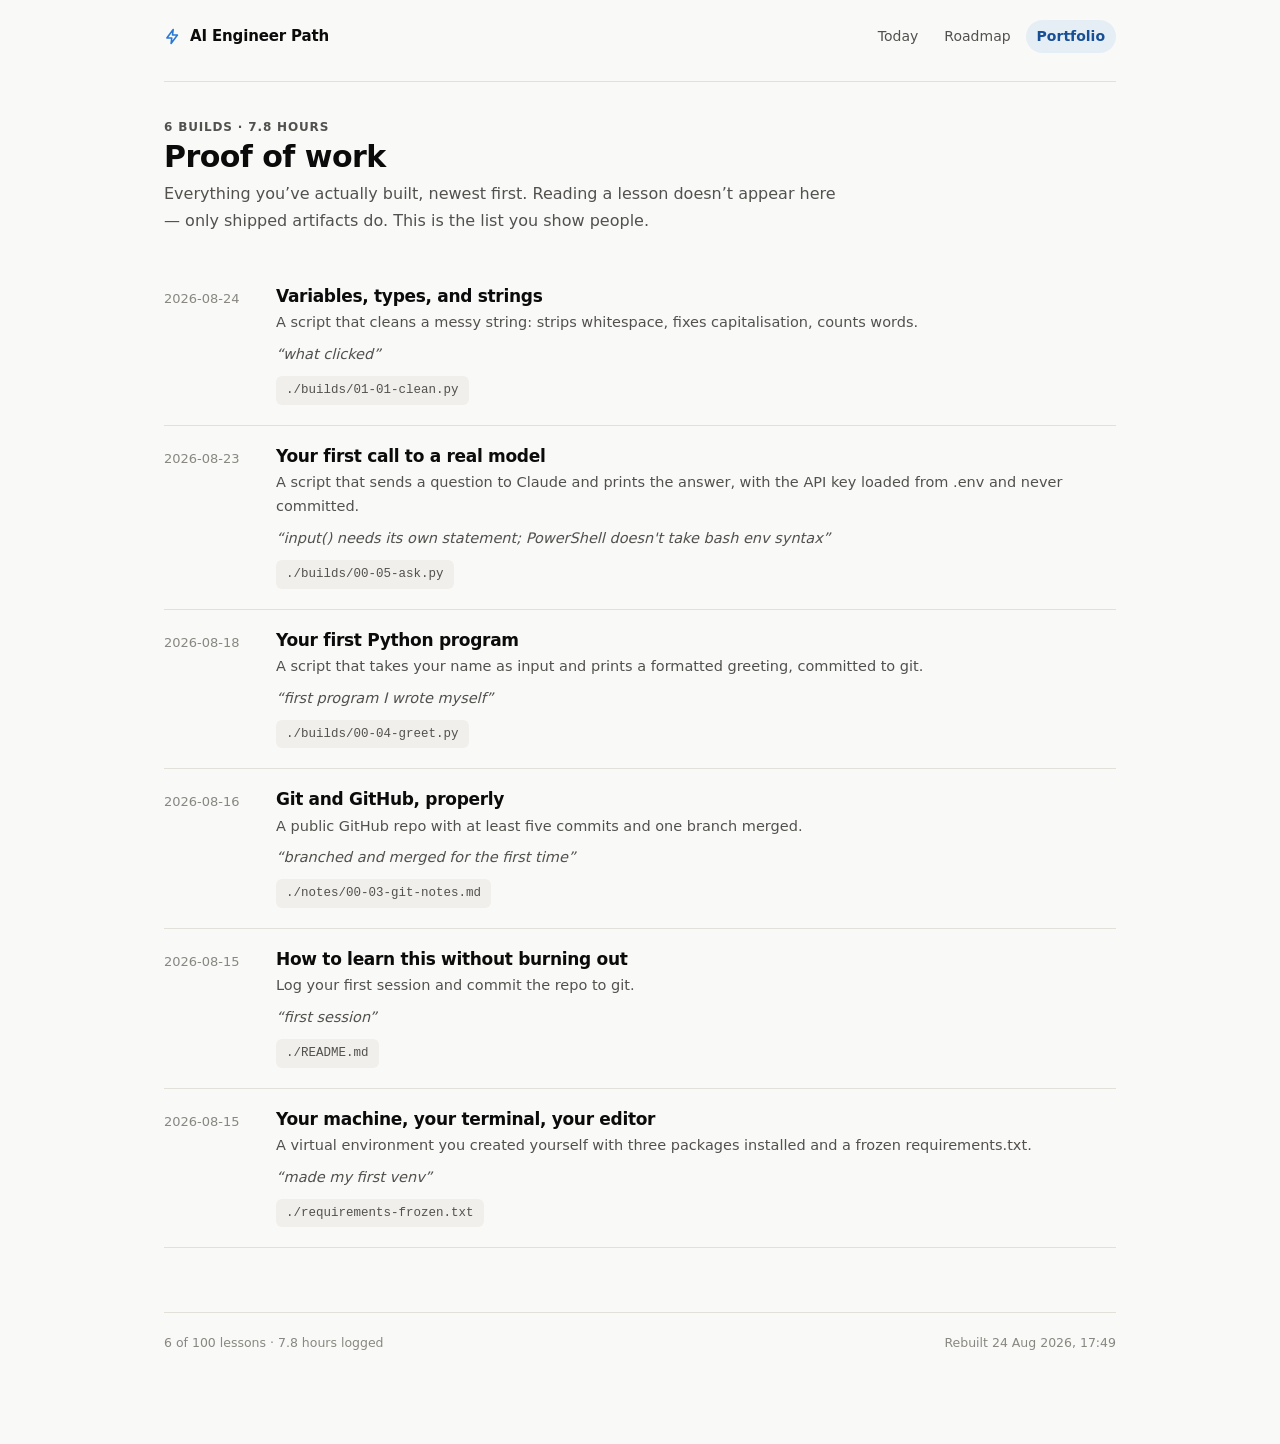
==== docs/portfolio.html @ b4d43b52 "Merge pull request #1 from jckdana/lesson/01-01 Lesson 01-01: variables, types, and strings" ====
<!doctype html>
<html lang="en">
<head>
<meta charset="utf-8">
<meta name="viewport" content="width=device-width, initial-scale=1">
<title>Portfolio &middot; AI Engineer Path</title>
<link rel="stylesheet" href="assets/app.css">
<link rel="stylesheet" href="assets/code.css">
<link rel="icon" href="data:image/svg+xml,<svg xmlns='http://www.w3.org/2000/svg' viewBox='0 0 100 100'><text y='.9em' font-size='90'>&#9889;</text></svg>">
</head>
<body>
<div class="shell">

  <header class="topbar">
    <a class="topbar__mark" href="index.html">
      <svg width="17" height="17" viewBox="0 0 24 24" fill="none" stroke="currentColor" stroke-width="2.2" stroke-linecap="round" stroke-linejoin="round" aria-hidden="true">
        <path d="M13 2 4 14h7l-1 8 9-12h-7l1-8Z"/>
      </svg>
      AI Engineer Path
    </a>
    <nav>
      <a href="index.html">Today</a>
      <a href="roadmap.html">Roadmap</a>
      <a href="portfolio.html" aria-current="page">Portfolio</a>
    </nav>
  </header>

  <main>

<div class="page-head">
  <p class="eyebrow">6 builds &middot; 7.8 hours</p>
  <h1>Proof of work</h1>
  <p>Everything you&rsquo;ve actually built, newest first. Reading a lesson doesn&rsquo;t appear here &mdash; only shipped artifacts do. This is the list you show people.</p>
</div>

<div class="entry">
  <div class="entry__date">2026-08-24</div>
  <div>
    <h3><a href="lessons/01-01-variables-types-and-strings.html">Variables, types, and strings</a></h3>
<p class="entry__build">A script that cleans a messy string: strips whitespace, fixes capitalisation, counts words.</p><p class="entry__note">&ldquo;what clicked&rdquo;</p><a class="entry__art" href="../builds/01-01-clean.py">./builds/01-01-clean.py</a>  </div>
</div>
<div class="entry">
  <div class="entry__date">2026-08-23</div>
  <div>
    <h3><a href="lessons/00-05-your-first-call-to-a-real-model.html">Your first call to a real model</a></h3>
<p class="entry__build">A script that sends a question to Claude and prints the answer, with the API key loaded from .env and never committed.</p><p class="entry__note">&ldquo;input() needs its own statement; PowerShell doesn&#39;t take bash env syntax&rdquo;</p><a class="entry__art" href="../builds/00-05-ask.py">./builds/00-05-ask.py</a>  </div>
</div>
<div class="entry">
  <div class="entry__date">2026-08-18</div>
  <div>
    <h3><a href="lessons/00-04-your-first-python-program.html">Your first Python program</a></h3>
<p class="entry__build">A script that takes your name as input and prints a formatted greeting, committed to git.</p><p class="entry__note">&ldquo;first program I wrote myself&rdquo;</p><a class="entry__art" href="../builds/00-04-greet.py">./builds/00-04-greet.py</a>  </div>
</div>
<div class="entry">
  <div class="entry__date">2026-08-16</div>
  <div>
    <h3><a href="lessons/00-03-git-and-github-properly.html">Git and GitHub, properly</a></h3>
<p class="entry__build">A public GitHub repo with at least five commits and one branch merged.</p><p class="entry__note">&ldquo;branched and merged for the first time&rdquo;</p><a class="entry__art" href="../notes/00-03-git-notes.md">./notes/00-03-git-notes.md</a>  </div>
</div>
<div class="entry">
  <div class="entry__date">2026-08-15</div>
  <div>
    <h3><a href="lessons/00-01-how-to-learn-this-without-burning-out.html">How to learn this without burning out</a></h3>
<p class="entry__build">Log your first session and commit the repo to git.</p><p class="entry__note">&ldquo;first session&rdquo;</p><a class="entry__art" href="../README.md">./README.md</a>  </div>
</div>
<div class="entry">
  <div class="entry__date">2026-08-15</div>
  <div>
    <h3><a href="lessons/00-02-your-machine-your-terminal-your-editor.html">Your machine, your terminal, your editor</a></h3>
<p class="entry__build">A virtual environment you created yourself with three packages installed and a frozen requirements.txt.</p><p class="entry__note">&ldquo;made my first venv&rdquo;</p><a class="entry__art" href="../requirements-frozen.txt">./requirements-frozen.txt</a>  </div>
</div>

  </main>

  <footer class="sitefoot">
    <span>6 of 100 lessons &middot; 7.8 hours logged</span>
    <span>Rebuilt 24 Aug 2026, 17:49</span>
  </footer>

</div>
</body>
</html>
---- docs/assets/app.css ----
/* ===========================================================================
   AI Engineer learning site — single stylesheet.
   Source file. Copied to docs/assets/app.css by tools/site_build.py.

   Palette follows the house data-viz reference instance: one sequential hue
   (blue) since every chart here plots a single series, status-good reserved
   for completion, everything else is chrome and ink.
   =========================================================================== */

:root {
  color-scheme: light;

  /* surfaces & ink */
  --plane:        #f9f9f7;
  --surface:      #fcfcfb;
  --sunken:       #f0efec;
  --ink:          #0b0b0b;
  --ink-2:        #52514e;
  --muted:        #898781;
  --rule:         #e1e0d9;
  --border:       rgba(11, 11, 11, 0.10);
  --shadow:       0 1px 2px rgba(11, 11, 11, 0.04), 0 8px 24px rgba(11, 11, 11, 0.05);

  /* accent — sequential blue ramp */
  --accent:       #2a78d6;
  --accent-deep:  #184f95;
  --accent-wash:  #cde2fb;
  --accent-tint:  rgba(42, 120, 214, 0.09);

  /* streak heatmap steps, light -> dark */
  --heat-0:       #e8e7e1;
  --heat-1:       #9ec5f4;
  --heat-2:       #5598e7;
  --heat-3:       #2a78d6;
  --heat-4:       #184f95;

  /* status — reserved, always paired with an icon or label */
  --good:         #0ca30c;
  --good-ink:     #006300;
  --warn:         #fab219;

  --measure:      68ch;
  --radius:       12px;
  --sans:         system-ui, -apple-system, "Segoe UI", sans-serif;
  --mono:         ui-monospace, SFMono-Regular, "Cascadia Mono", Consolas, monospace;
}

@media (prefers-color-scheme: dark) {
  :root:not([data-theme="light"]) {
    color-scheme: dark;
    --plane:       #0d0d0d;
    --surface:     #1a1a19;
    --sunken:      #222220;
    --ink:         #ffffff;
    --ink-2:       #c3c2b7;
    --muted:       #898781;
    --rule:        #2c2c2a;
    --border:      rgba(255, 255, 255, 0.10);
    --shadow:      0 1px 2px rgba(0, 0, 0, 0.4), 0 8px 24px rgba(0, 0, 0, 0.35);

    --accent:      #3987e5;
    --accent-deep: #86b6ef;
    --accent-wash: #0d366b;
    --accent-tint: rgba(57, 135, 229, 0.16);

    --heat-0:      #262624;
    --heat-1:      #184f95;
    --heat-2:      #256abf;
    --heat-3:      #3987e5;
    --heat-4:      #86b6ef;

    --good:        #0ca30c;
    --good-ink:    #0ca30c;
  }
}

:root[data-theme="dark"] {
  color-scheme: dark;
  --plane:       #0d0d0d;
  --surface:     #1a1a19;
  --sunken:      #222220;
  --ink:         #ffffff;
  --ink-2:       #c3c2b7;
  --muted:       #898781;
  --rule:        #2c2c2a;
  --border:      rgba(255, 255, 255, 0.10);
  --shadow:      0 1px 2px rgba(0, 0, 0, 0.4), 0 8px 24px rgba(0, 0, 0, 0.35);

  --accent:      #3987e5;
  --accent-deep: #86b6ef;
  --accent-wash: #0d366b;
  --accent-tint: rgba(57, 135, 229, 0.16);

  --heat-0:      #262624;
  --heat-1:      #184f95;
  --heat-2:      #256abf;
  --heat-3:      #3987e5;
  --heat-4:      #86b6ef;

  --good:        #0ca30c;
  --good-ink:    #0ca30c;
}

/* --------------------------------------------------------------- reset --- */

*, *::before, *::after { box-sizing: border-box; }
body { margin: 0; }
img, svg { max-width: 100%; }

html { -webkit-text-size-adjust: 100%; }

body {
  background: var(--plane);
  color: var(--ink);
  font-family: var(--sans);
  font-size: 16px;
  line-height: 1.65;
  -webkit-font-smoothing: antialiased;
}

a { color: var(--accent); text-underline-offset: 2px; }
a:hover { color: var(--accent-deep); }

:focus-visible {
  outline: 2px solid var(--accent);
  outline-offset: 2px;
  border-radius: 4px;
}

/* ---------------------------------------------------------------- shell --- */

.shell {
  max-width: 1000px;
  margin: 0 auto;
  padding: 0 24px 96px;
}

.topbar {
  display: flex;
  align-items: center;
  gap: 20px;
  flex-wrap: wrap;
  padding: 20px 0 28px;
  border-bottom: 1px solid var(--rule);
  margin-bottom: 36px;
}

.topbar__mark {
  font-weight: 650;
  letter-spacing: -0.01em;
  color: var(--ink);
  text-decoration: none;
  font-size: 15px;
  display: inline-flex;
  align-items: center;
  gap: 9px;
}

.topbar__mark svg { display: block; color: var(--accent); }

.topbar nav {
  margin-left: auto;
  display: flex;
  gap: 4px;
  flex-wrap: wrap;
}

.topbar nav a {
  color: var(--ink-2);
  text-decoration: none;
  font-size: 14px;
  padding: 5px 11px;
  border-radius: 999px;
}
.topbar nav a:hover { background: var(--sunken); color: var(--ink); }
.topbar nav a[aria-current="page"] {
  background: var(--accent-tint);
  color: var(--accent-deep);
  font-weight: 550;
}

/* ----------------------------------------------------------- typography --- */

h1, h2, h3, h4 {
  line-height: 1.25;
  letter-spacing: -0.018em;
  font-weight: 620;
  margin: 0;
}

h1 { font-size: 30px; }
h2 { font-size: 21px; }
h3 { font-size: 17px; }

.page-head { margin-bottom: 32px; }
.page-head h1 { margin-bottom: 6px; }
.page-head p { color: var(--ink-2); margin: 0; max-width: var(--measure); }

.eyebrow {
  font-size: 12px;
  font-weight: 600;
  letter-spacing: 0.07em;
  text-transform: uppercase;
  color: var(--muted);
  margin: 0 0 8px;
}

/* ---------------------------------------------------------------- cards --- */

.card {
  background: var(--surface);
  border: 1px solid var(--border);
  border-radius: var(--radius);
  padding: 22px;
}

.grid {
  display: grid;
  gap: 16px;
  grid-template-columns: repeat(auto-fit, minmax(210px, 1fr));
  margin-bottom: 16px;
}

/* -------------------------------------------------------- dashboard hero --- */

.hero {
  display: grid;
  grid-template-columns: minmax(0, 1fr) auto;
  gap: 28px;
  align-items: center;
  background: var(--surface);
  border: 1px solid var(--border);
  border-radius: var(--radius);
  padding: 28px;
  box-shadow: var(--shadow);
  margin-bottom: 16px;
}

@media (max-width: 620px) {
  .hero { grid-template-columns: 1fr; }
  .hero__ring { justify-self: start; }
}

.hero__figure {
  font-size: 52px;
  font-weight: 640;
  line-height: 1;
  letter-spacing: -0.03em;
  margin: 0 0 4px;
}

.hero__figure .unit {
  font-size: 18px;
  font-weight: 550;
  color: var(--ink-2);
  letter-spacing: 0;
  margin-left: 6px;
}

.hero__sub { color: var(--ink-2); margin: 0 0 20px; font-size: 15px; }

/* --------------------------------------------------------------- CTA ---- */

.cta {
  display: block;
  text-decoration: none;
  color: inherit;
  background: var(--accent-tint);
  border: 1px solid transparent;
  border-radius: 10px;
  padding: 15px 18px;
}
.cta:hover { border-color: var(--accent); }
.cta__label {
  font-size: 12px;
  font-weight: 600;
  letter-spacing: 0.07em;
  text-transform: uppercase;
  color: var(--accent-deep);
  display: block;
  margin-bottom: 3px;
}
.cta__title {
  font-size: 17px;
  font-weight: 600;
  color: var(--ink);
  letter-spacing: -0.015em;
}
.cta__meta { font-size: 13.5px; color: var(--ink-2); margin-top: 5px; }

.cta--flat { background: var(--surface); border-color: var(--border); }
.cta--flat .cta__label { color: var(--muted); }

/* ---------------------------------------------------------- stat tiles --- */

.stat { display: flex; flex-direction: column; gap: 2px; }
.stat__label {
  font-size: 13px;
  color: var(--ink-2);
  order: 1;
}
.stat__value {
  font-size: 30px;
  font-weight: 620;
  letter-spacing: -0.025em;
  line-height: 1.15;
  order: 2;
}
.stat__note { font-size: 12.5px; color: var(--muted); order: 3; margin-top: 2px; }

/* ------------------------------------------------------------- heatmap --- */

.heatmap { margin-top: 4px; }
.heatmap rect { rx: 2.5; }
.heat-legend {
  display: flex;
  align-items: center;
  gap: 6px;
  font-size: 12px;
  color: var(--muted);
  margin-top: 10px;
}
.heat-legend .swatch {
  width: 11px; height: 11px; border-radius: 2.5px; display: inline-block;
}

/* -------------------------------------------------------------- roadmap --- */

.module { margin-bottom: 8px; }

.module__head {
  display: flex;
  align-items: baseline;
  gap: 12px;
  padding: 22px 0 10px;
}
.module__num {
  font-family: var(--mono);
  font-size: 12px;
  color: var(--muted);
  padding-top: 2px;
}
.module__head h2 { flex: 1; }
.module__count { font-size: 13px; color: var(--muted); white-space: nowrap; }
.module__outcome {
  color: var(--ink-2);
  font-size: 14.5px;
  margin: 0 0 14px 34px;
  max-width: var(--measure);
}

/* the spine */
.spine { list-style: none; margin: 0; padding: 0 0 0 34px; position: relative; }
.spine::before {
  content: "";
  position: absolute;
  left: 8px; top: 4px; bottom: 4px;
  width: 2px;
  background: var(--rule);
}

.node { position: relative; margin: 0 0 2px; }

.node__dot {
  position: absolute;
  left: -34px; top: 15px;
  width: 18px; height: 18px;
  display: grid; place-items: center;
}
.node__dot i {
  width: 10px; height: 10px; border-radius: 50%;
  background: var(--surface);
  box-shadow: 0 0 0 2px var(--rule), 0 0 0 5px var(--plane);
  display: block;
}
.node--done .node__dot i { background: var(--good); box-shadow: 0 0 0 2px var(--good), 0 0 0 5px var(--plane); }
.node--next .node__dot i { background: var(--accent); box-shadow: 0 0 0 3px var(--accent-wash), 0 0 0 6px var(--plane); }

.node a, .node > div.node__body {
  display: flex;
  align-items: baseline;
  gap: 12px;
  padding: 11px 14px;
  border-radius: 9px;
  text-decoration: none;
  color: inherit;
}
.node a:hover { background: var(--sunken); }

.node__id {
  font-family: var(--mono);
  font-size: 12px;
  color: var(--muted);
  min-width: 42px;
}
.node__title { flex: 1; font-size: 15.5px; }
.node--locked .node__title { color: var(--ink-2); }
.node--next .node__title { font-weight: 600; }
.node__time { font-size: 12.5px; color: var(--muted); white-space: nowrap; }

.tag {
  display: inline-block;
  font-size: 11px;
  font-weight: 600;
  letter-spacing: 0.05em;
  text-transform: uppercase;
  padding: 2px 8px;
  border-radius: 999px;
  white-space: nowrap;
}
.tag--done   { background: rgba(12,163,12,0.13); color: var(--good-ink); }
.tag--next   { background: var(--accent-tint);   color: var(--accent-deep); }
.tag--draft  { background: var(--sunken);        color: var(--ink-2); }

/* --------------------------------------------------------------- lesson --- */

.lesson { max-width: var(--measure); }
.lesson__head { max-width: var(--measure); margin-bottom: 34px; }
.lesson__meta {
  display: flex; flex-wrap: wrap; gap: 8px 18px;
  font-size: 13.5px; color: var(--ink-2);
  margin-top: 12px;
}
.lesson__meta span { display: inline-flex; align-items: center; gap: 6px; }
.lesson__meta svg { color: var(--muted); flex: none; }

.prose { max-width: var(--measure); }
.prose h2 {
  margin: 44px 0 12px;
  padding-top: 20px;
  border-top: 1px solid var(--rule);
  font-size: 20px;
}
.prose h2:first-child { margin-top: 0; padding-top: 0; border-top: 0; }
.prose h3 { margin: 28px 0 8px; }
.prose p { margin: 0 0 16px; }
.prose ul, .prose ol { margin: 0 0 16px; padding-left: 22px; }
.prose li { margin-bottom: 6px; }
.prose li::marker { color: var(--muted); }

.prose strong { font-weight: 620; }

.prose blockquote {
  margin: 22px 0;
  padding: 2px 0 2px 18px;
  border-left: 2px solid var(--accent);
  color: var(--ink-2);
}

.prose table {
  width: 100%;
  border-collapse: collapse;
  font-size: 14.5px;
  margin: 0 0 20px;
}
.prose th, .prose td {
  text-align: left;
  padding: 9px 12px;
  border-bottom: 1px solid var(--rule);
  vertical-align: top;
}
.prose th { font-weight: 600; font-size: 13px; color: var(--ink-2); }

.table-scroll { overflow-x: auto; margin-bottom: 20px; }
.table-scroll table { margin-bottom: 0; }

.prose code {
  font-family: var(--mono);
  font-size: 0.875em;
  background: var(--sunken);
  padding: 0.15em 0.4em;
  border-radius: 5px;
}
.prose pre {
  background: var(--sunken);
  border: 1px solid var(--border);
  border-radius: 10px;
  padding: 16px 18px;
  overflow-x: auto;
  font-size: 13.5px;
  line-height: 1.6;
  margin: 0 0 20px;
}
.prose pre code { background: none; padding: 0; font-size: inherit; }

/* Pygments wraps highlighted blocks in a div; the <pre> above carries the styling. */
.prose .codehilite { background: none; border: 0; padding: 0; margin: 0 0 20px; }
.prose .codehilite pre { margin: 0; }

.prose hr { border: 0; border-top: 1px solid var(--rule); margin: 32px 0; }

/* figures — infographics break the measure */
.prose figure, .figure {
  margin: 28px 0;
  width: min(100%, 780px);
}
.figure { background: var(--surface); border: 1px solid var(--border); border-radius: var(--radius); padding: 22px; }
.figure svg { display: block; width: 100%; height: auto; }
.figure figcaption, .prose figcaption {
  font-size: 13px;
  color: var(--muted);
  margin-top: 12px;
  line-height: 1.5;
}

/* callouts */
.callout {
  border: 1px solid var(--border);
  background: var(--surface);
  border-radius: var(--radius);
  padding: 18px 20px;
  margin: 24px 0;
}
.callout__label {
  font-size: 12px; font-weight: 600; letter-spacing: 0.07em;
  text-transform: uppercase; color: var(--muted);
  margin-bottom: 8px; display: flex; align-items: center; gap: 7px;
}
.callout > :last-child { margin-bottom: 0; }
.callout--build { border-color: var(--accent); background: var(--accent-tint); }
.callout--build .callout__label { color: var(--accent-deep); }

/* check-yourself */
.prose details {
  border: 1px solid var(--border);
  border-radius: 9px;
  padding: 12px 16px;
  margin-bottom: 10px;
  background: var(--surface);
}
.prose details summary {
  cursor: pointer;
  font-weight: 550;
  list-style: none;
  display: flex; align-items: baseline; gap: 9px;
}
.prose details summary::-webkit-details-marker { display: none; }
.prose details summary::before {
  content: "›";
  color: var(--accent);
  font-size: 18px;
  line-height: 1;
  transition: transform 120ms ease;
  display: inline-block;
}
.prose details[open] summary::before { transform: rotate(90deg); }
.prose details[open] summary { margin-bottom: 10px; }
.prose details > :last-child { margin-bottom: 0; }

/* resources */
.reslist { list-style: none; padding: 0; margin: 0; }
.reslist li { margin-bottom: 2px; }
.reslist a {
  display: flex; align-items: baseline; gap: 10px;
  padding: 9px 12px; border-radius: 8px; text-decoration: none;
}
.reslist a:hover { background: var(--sunken); }
.reslist .t { color: var(--ink); flex: 1; }
.reslist .d { font-size: 12.5px; color: var(--muted); font-family: var(--mono); }

/* footer / finish strip */
.finish {
  margin-top: 48px;
  padding-top: 28px;
  border-top: 1px solid var(--rule);
  max-width: var(--measure);
}
.finish h2 { font-size: 18px; margin-bottom: 6px; }
.finish p { color: var(--ink-2); font-size: 14.5px; margin: 0 0 14px; }
.cmd {
  background: var(--sunken);
  border: 1px solid var(--border);
  border-radius: 9px;
  padding: 14px 16px;
  font-family: var(--mono);
  font-size: 12.5px;
  line-height: 1.7;
  overflow-x: auto;
  white-space: pre;
  color: var(--ink-2);
}

.pager {
  display: flex; justify-content: space-between; gap: 16px;
  margin-top: 40px; padding-top: 24px; border-top: 1px solid var(--rule);
  max-width: var(--measure);
  font-size: 14.5px;
}
.pager a { text-decoration: none; }
.pager a:hover { text-decoration: underline; }

/* ------------------------------------------------------------ portfolio --- */

.entry {
  display: grid;
  grid-template-columns: 92px minmax(0, 1fr);
  gap: 20px;
  padding: 20px 0;
  border-bottom: 1px solid var(--rule);
}
@media (max-width: 560px) { .entry { grid-template-columns: 1fr; gap: 6px; } }
.entry__date { font-size: 13px; color: var(--muted); font-variant-numeric: tabular-nums; padding-top: 2px; }
.entry h3 { margin-bottom: 4px; }
.entry h3 a { text-decoration: none; color: var(--ink); }
.entry h3 a:hover { color: var(--accent); }
.entry__build { color: var(--ink-2); font-size: 14.5px; margin: 0 0 8px; }
.entry__note { color: var(--ink-2); font-size: 14.5px; margin: 0 0 8px; font-style: italic; }
.entry__art {
  font-family: var(--mono); font-size: 12.5px;
  display: inline-block; padding: 4px 10px;
  background: var(--sunken); border-radius: 6px; color: var(--ink-2);
  text-decoration: none; word-break: break-all;
}
a.entry__art:hover { background: var(--accent-tint); color: var(--accent-deep); }

/* ---------------------------------------------------------------- misc --- */

.empty {
  text-align: center;
  padding: 56px 24px;
  color: var(--ink-2);
  background: var(--surface);
  border: 1px dashed var(--border);
  border-radius: var(--radius);
}
.empty p { max-width: 44ch; margin: 0 auto 4px; }

.sitefoot {
  margin-top: 64px; padding-top: 20px;
  border-top: 1px solid var(--rule);
  font-size: 12.5px; color: var(--muted);
  display: flex; justify-content: space-between; gap: 16px; flex-wrap: wrap;
}

@media print {
  .topbar nav, .finish, .pager, .sitefoot { display: none; }
  body { background: #fff; }
  .card, .figure, .callout { break-inside: avoid; }
}
---- docs/assets/code.css ----
/* Generated by tools/site_build.py — do not edit. */
pre { line-height: 125%; }
td.linenos .normal { color: #666666; background-color: transparent; padding-left: 5px; padding-right: 5px; }
span.linenos { color: #666666; background-color: transparent; padding-left: 5px; padding-right: 5px; }
td.linenos .special { color: #000000; background-color: #ffffc0; padding-left: 5px; padding-right: 5px; }
span.linenos.special { color: #000000; background-color: #ffffc0; padding-left: 5px; padding-right: 5px; }
.codehilite .hll { background-color: #ffffcc }
.codehilite { background: #f0f0f0; }
.codehilite .c { color: #60A0B0; font-style: italic } /* Comment */
.codehilite .err { border: 1px solid #F00 } /* Error */
.codehilite .k { color: #007020; font-weight: bold } /* Keyword */
.codehilite .o { color: #666 } /* Operator */
.codehilite .ch { color: #60A0B0; font-style: italic } /* Comment.Hashbang */
.codehilite .cm { color: #60A0B0; font-style: italic } /* Comment.Multiline */
.codehilite .cp { color: #007020 } /* Comment.Preproc */
.codehilite .cpf { color: #60A0B0; font-style: italic } /* Comment.PreprocFile */
.codehilite .c1 { color: #60A0B0; font-style: italic } /* Comment.Single */
.codehilite .cs { color: #60A0B0; background-color: #FFF0F0 } /* Comment.Special */
.codehilite .gd { color: #A00000 } /* Generic.Deleted */
.codehilite .ge { font-style: italic } /* Generic.Emph */
.codehilite .ges { font-weight: bold; font-style: italic } /* Generic.EmphStrong */
.codehilite .gr { color: #F00 } /* Generic.Error */
.codehilite .gh { color: #000080; font-weight: bold } /* Generic.Heading */
.codehilite .gi { color: #00A000 } /* Generic.Inserted */
.codehilite .go { color: #888 } /* Generic.Output */
.codehilite .gp { color: #C65D09; font-weight: bold } /* Generic.Prompt */
.codehilite .gs { font-weight: bold } /* Generic.Strong */
.codehilite .gu { color: #800080; font-weight: bold } /* Generic.Subheading */
.codehilite .gt { color: #04D } /* Generic.Traceback */
.codehilite .kc { color: #007020; font-weight: bold } /* Keyword.Constant */
.codehilite .kd { color: #007020; font-weight: bold } /* Keyword.Declaration */
.codehilite .kn { color: #007020; font-weight: bold } /* Keyword.Namespace */
.codehilite .kp { color: #007020 } /* Keyword.Pseudo */
.codehilite .kr { color: #007020; font-weight: bold } /* Keyword.Reserved */
.codehilite .kt { color: #902000 } /* Keyword.Type */
.codehilite .m { color: #40A070 } /* Literal.Number */
.codehilite .s { color: #4070A0 } /* Literal.String */
.codehilite .na { color: #4070A0 } /* Name.Attribute */
.codehilite .nb { color: #007020 } /* Name.Builtin */
.codehilite .nc { color: #0E84B5; font-weight: bold } /* Name.Class */
.codehilite .no { color: #60ADD5 } /* Name.Constant */
.codehilite .nd { color: #555; font-weight: bold } /* Name.Decorator */
.codehilite .ni { color: #D55537; font-weight: bold } /* Name.Entity */
.codehilite .ne { color: #007020 } /* Name.Exception */
.codehilite .nf { color: #06287E } /* Name.Function */
.codehilite .nl { color: #002070; font-weight: bold } /* Name.Label */
.codehilite .nn { color: #0E84B5; font-weight: bold } /* Name.Namespace */
.codehilite .nt { color: #062873; font-weight: bold } /* Name.Tag */
.codehilite .nv { color: #BB60D5 } /* Name.Variable */
.codehilite .ow { color: #007020; font-weight: bold } /* Operator.Word */
.codehilite .w { color: #BBB } /* Text.Whitespace */
.codehilite .mb { color: #40A070 } /* Literal.Number.Bin */
.codehilite .mf { color: #40A070 } /* Literal.Number.Float */
.codehilite .mh { color: #40A070 } /* Literal.Number.Hex */
.codehilite .mi { color: #40A070 } /* Literal.Number.Integer */
.codehilite .mo { color: #40A070 } /* Literal.Number.Oct */
.codehilite .sa { color: #4070A0 } /* Literal.String.Affix */
.codehilite .sb { color: #4070A0 } /* Literal.String.Backtick */
.codehilite .sc { color: #4070A0 } /* Literal.String.Char */
.codehilite .dl { color: #4070A0 } /* Literal.String.Delimiter */
.codehilite .sd { color: #4070A0; font-style: italic } /* Literal.String.Doc */
.codehilite .s2 { color: #4070A0 } /* Literal.String.Double */
.codehilite .se { color: #4070A0; font-weight: bold } /* Literal.String.Escape */
.codehilite .sh { color: #4070A0 } /* Literal.String.Heredoc */
.codehilite .si { color: #70A0D0; font-style: italic } /* Literal.String.Interpol */
.codehilite .sx { color: #C65D09 } /* Literal.String.Other */
.codehilite .sr { color: #235388 } /* Literal.String.Regex */
.codehilite .s1 { color: #4070A0 } /* Literal.String.Single */
.codehilite .ss { color: #517918 } /* Literal.String.Symbol */
.codehilite .bp { color: #007020 } /* Name.Builtin.Pseudo */
.codehilite .fm { color: #06287E } /* Name.Function.Magic */
.codehilite .vc { color: #BB60D5 } /* Name.Variable.Class */
.codehilite .vg { color: #BB60D5 } /* Name.Variable.Global */
.codehilite .vi { color: #BB60D5 } /* Name.Variable.Instance */
.codehilite .vm { color: #BB60D5 } /* Name.Variable.Magic */
.codehilite .il { color: #40A070 } /* Literal.Number.Integer.Long */
@media (prefers-color-scheme: dark) {
pre { line-height: 125%; }
td.linenos .normal { color: #aaaaaa; background-color: transparent; padding-left: 5px; padding-right: 5px; }
span.linenos { color: #aaaaaa; background-color: transparent; padding-left: 5px; padding-right: 5px; }
td.linenos .special { color: #000000; background-color: #ffffc0; padding-left: 5px; padding-right: 5px; }
span.linenos.special { color: #000000; background-color: #ffffc0; padding-left: 5px; padding-right: 5px; }
:root:not([data-theme="light"]) .codehilite .hll { background-color: #404040 }
:root:not([data-theme="light"]) .codehilite { background: #202020; color: #D0D0D0 }
:root:not([data-theme="light"]) .codehilite .c { color: #ABABAB; font-style: italic } /* Comment */
:root:not([data-theme="light"]) .codehilite .err { color: #A61717; background-color: #E3D2D2 } /* Error */
:root:not([data-theme="light"]) .codehilite .esc { color: #D0D0D0 } /* Escape */
:root:not([data-theme="light"]) .codehilite .g { color: #D0D0D0 } /* Generic */
:root:not([data-theme="light"]) .codehilite .k { color: #6EBF26; font-weight: bold } /* Keyword */
:root:not([data-theme="light"]) .codehilite .l { color: #D0D0D0 } /* Literal */
:root:not([data-theme="light"]) .codehilite .n { color: #D0D0D0 } /* Name */
:root:not([data-theme="light"]) .codehilite .o { color: #D0D0D0 } /* Operator */
:root:not([data-theme="light"]) .codehilite .x { color: #D0D0D0 } /* Other */
:root:not([data-theme="light"]) .codehilite .p { color: #D0D0D0 } /* Punctuation */
:root:not([data-theme="light"]) .codehilite .ch { color: #ABABAB; font-style: italic } /* Comment.Hashbang */
:root:not([data-theme="light"]) .codehilite .cm { color: #ABABAB; font-style: italic } /* Comment.Multiline */
:root:not([data-theme="light"]) .codehilite .cp { color: #FF3A3A; font-weight: bold } /* Comment.Preproc */
:root:not([data-theme="light"]) .codehilite .cpf { color: #ABABAB; font-style: italic } /* Comment.PreprocFile */
:root:not([data-theme="light"]) .codehilite .c1 { color: #ABABAB; font-style: italic } /* Comment.Single */
:root:not([data-theme="light"]) .codehilite .cs { color: #E50808; font-weight: bold; background-color: #520000 } /* Comment.Special */
:root:not([data-theme="light"]) .codehilite .gd { color: #FF3A3A } /* Generic.Deleted */
:root:not([data-theme="light"]) .codehilite .ge { color: #D0D0D0; font-style: italic } /* Generic.Emph */
:root:not([data-theme="light"]) .codehilite .ges { color: #D0D0D0; font-weight: bold; font-style: italic } /* Generic.EmphStrong */
:root:not([data-theme="light"]) .codehilite .gr { color: #FF3A3A } /* Generic.Error */
:root:not([data-theme="light"]) .codehilite .gh { color: #FFF; font-weight: bold } /* Generic.Heading */
:root:not([data-theme="light"]) .codehilite .gi { color: #589819 } /* Generic.Inserted */
:root:not([data-theme="light"]) .codehilite .go { color: #CCC } /* Generic.Output */
:root:not([data-theme="light"]) .codehilite .gp { color: #AAA } /* Generic.Prompt */
:root:not([data-theme="light"]) .codehilite .gs { color: #D0D0D0; font-weight: bold } /* Generic.Strong */
:root:not([data-theme="light"]) .codehilite .gu { color: #FFF; text-decoration: underline } /* Generic.Subheading */
:root:not([data-theme="light"]) .codehilite .gt { color: #FF3A3A } /* Generic.Traceback */
:root:not([data-theme="light"]) .codehilite .kc { color: #6EBF26; font-weight: bold } /* Keyword.Constant */
:root:not([data-theme="light"]) .codehilite .kd { color: #6EBF26; font-weight: bold } /* Keyword.Declaration */
:root:not([data-theme="light"]) .codehilite .kn { color: #6EBF26; font-weight: bold } /* Keyword.Namespace */
:root:not([data-theme="light"]) .codehilite .kp { color: #6EBF26 } /* Keyword.Pseudo */
:root:not([data-theme="light"]) .codehilite .kr { color: #6EBF26; font-weight: bold } /* Keyword.Reserved */
:root:not([data-theme="light"]) .codehilite .kt { color: #6EBF26; font-weight: bold } /* Keyword.Type */
:root:not([data-theme="light"]) .codehilite .ld { color: #D0D0D0 } /* Literal.Date */
:root:not([data-theme="light"]) .codehilite .m { color: #51B2FD } /* Literal.Number */
:root:not([data-theme="light"]) .codehilite .s { color: #ED9D13 } /* Literal.String */
:root:not([data-theme="light"]) .codehilite .na { color: #BBB } /* Name.Attribute */
:root:not([data-theme="light"]) .codehilite .nb { color: #2FBCCD } /* Name.Builtin */
:root:not([data-theme="light"]) .codehilite .nc { color: #71ADFF; text-decoration: underline } /* Name.Class */
:root:not([data-theme="light"]) .codehilite .no { color: #40FFFF } /* Name.Constant */
:root:not([data-theme="light"]) .codehilite .nd { color: #FFA500 } /* Name.Decorator */
:root:not([data-theme="light"]) .codehilite .ni { color: #D0D0D0 } /* Name.Entity */
:root:not([data-theme="light"]) .codehilite .ne { color: #BBB } /* Name.Exception */
:root:not([data-theme="light"]) .codehilite .nf { color: #71ADFF } /* Name.Function */
:root:not([data-theme="light"]) .codehilite .nl { color: #D0D0D0 } /* Name.Label */
:root:not([data-theme="light"]) .codehilite .nn { color: #71ADFF; text-decoration: underline } /* Name.Namespace */
:root:not([data-theme="light"]) .codehilite .nx { color: #D0D0D0 } /* Name.Other */
:root:not([data-theme="light"]) .codehilite .py { color: #D0D0D0 } /* Name.Property */
:root:not([data-theme="light"]) .codehilite .nt { color: #6EBF26; font-weight: bold } /* Name.Tag */
:root:not([data-theme="light"]) .codehilite .nv { color: #40FFFF } /* Name.Variable */
:root:not([data-theme="light"]) .codehilite .ow { color: #6EBF26; font-weight: bold } /* Operator.Word */
:root:not([data-theme="light"]) .codehilite .pm { color: #D0D0D0 } /* Punctuation.Marker */
:root:not([data-theme="light"]) .codehilite .w { color: #666 } /* Text.Whitespace */
:root:not([data-theme="light"]) .codehilite .mb { color: #51B2FD } /* Literal.Number.Bin */
:root:not([data-theme="light"]) .codehilite .mf { color: #51B2FD } /* Literal.Number.Float */
:root:not([data-theme="light"]) .codehilite .mh { color: #51B2FD } /* Literal.Number.Hex */
:root:not([data-theme="light"]) .codehilite .mi { color: #51B2FD } /* Literal.Number.Integer */
:root:not([data-theme="light"]) .codehilite .mo { color: #51B2FD } /* Literal.Number.Oct */
:root:not([data-theme="light"]) .codehilite .sa { color: #ED9D13 } /* Literal.String.Affix */
:root:not([data-theme="light"]) .codehilite .sb { color: #ED9D13 } /* Literal.String.Backtick */
:root:not([data-theme="light"]) .codehilite .sc { color: #ED9D13 } /* Literal.String.Char */
:root:not([data-theme="light"]) .codehilite .dl { color: #ED9D13 } /* Literal.String.Delimiter */
:root:not([data-theme="light"]) .codehilite .sd { color: #ED9D13 } /* Literal.String.Doc */
:root:not([data-theme="light"]) .codehilite .s2 { color: #ED9D13 } /* Literal.String.Double */
:root:not([data-theme="light"]) .codehilite .se { color: #ED9D13 } /* Literal.String.Escape */
:root:not([data-theme="light"]) .codehilite .sh { color: #ED9D13 } /* Literal.String.Heredoc */
:root:not([data-theme="light"]) .codehilite .si { color: #ED9D13 } /* Literal.String.Interpol */
:root:not([data-theme="light"]) .codehilite .sx { color: #FFA500 } /* Literal.String.Other */
:root:not([data-theme="light"]) .codehilite .sr { color: #ED9D13 } /* Literal.String.Regex */
:root:not([data-theme="light"]) .codehilite .s1 { color: #ED9D13 } /* Literal.String.Single */
:root:not([data-theme="light"]) .codehilite .ss { color: #ED9D13 } /* Literal.String.Symbol */
:root:not([data-theme="light"]) .codehilite .bp { color: #2FBCCD } /* Name.Builtin.Pseudo */
:root:not([data-theme="light"]) .codehilite .fm { color: #71ADFF } /* Name.Function.Magic */
:root:not([data-theme="light"]) .codehilite .vc { color: #40FFFF } /* Name.Variable.Class */
:root:not([data-theme="light"]) .codehilite .vg { color: #40FFFF } /* Name.Variable.Global */
:root:not([data-theme="light"]) .codehilite .vi { color: #40FFFF } /* Name.Variable.Instance */
:root:not([data-theme="light"]) .codehilite .vm { color: #40FFFF } /* Name.Variable.Magic */
:root:not([data-theme="light"]) .codehilite .il { color: #51B2FD } /* Literal.Number.Integer.Long */
}
pre { line-height: 125%; }
td.linenos .normal { color: #aaaaaa; background-color: transparent; padding-left: 5px; padding-right: 5px; }
span.linenos { color: #aaaaaa; background-color: transparent; padding-left: 5px; padding-right: 5px; }
td.linenos .special { color: #000000; background-color: #ffffc0; padding-left: 5px; padding-right: 5px; }
span.linenos.special { color: #000000; background-color: #ffffc0; padding-left: 5px; padding-right: 5px; }
:root[data-theme="dark"] .codehilite .hll { background-color: #404040 }
:root[data-theme="dark"] .codehilite { background: #202020; color: #D0D0D0 }
:root[data-theme="dark"] .codehilite .c { color: #ABABAB; font-style: italic } /* Comment */
:root[data-theme="dark"] .codehilite .err { color: #A61717; background-color: #E3D2D2 } /* Error */
:root[data-theme="dark"] .codehilite .esc { color: #D0D0D0 } /* Escape */
:root[data-theme="dark"] .codehilite .g { color: #D0D0D0 } /* Generic */
:root[data-theme="dark"] .codehilite .k { color: #6EBF26; font-weight: bold } /* Keyword */
:root[data-theme="dark"] .codehilite .l { color: #D0D0D0 } /* Literal */
:root[data-theme="dark"] .codehilite .n { color: #D0D0D0 } /* Name */
:root[data-theme="dark"] .codehilite .o { color: #D0D0D0 } /* Operator */
:root[data-theme="dark"] .codehilite .x { color: #D0D0D0 } /* Other */
:root[data-theme="dark"] .codehilite .p { color: #D0D0D0 } /* Punctuation */
:root[data-theme="dark"] .codehilite .ch { color: #ABABAB; font-style: italic } /* Comment.Hashbang */
:root[data-theme="dark"] .codehilite .cm { color: #ABABAB; font-style: italic } /* Comment.Multiline */
:root[data-theme="dark"] .codehilite .cp { color: #FF3A3A; font-weight: bold } /* Comment.Preproc */
:root[data-theme="dark"] .codehilite .cpf { color: #ABABAB; font-style: italic } /* Comment.PreprocFile */
:root[data-theme="dark"] .codehilite .c1 { color: #ABABAB; font-style: italic } /* Comment.Single */
:root[data-theme="dark"] .codehilite .cs { color: #E50808; font-weight: bold; background-color: #520000 } /* Comment.Special */
:root[data-theme="dark"] .codehilite .gd { color: #FF3A3A } /* Generic.Deleted */
:root[data-theme="dark"] .codehilite .ge { color: #D0D0D0; font-style: italic } /* Generic.Emph */
:root[data-theme="dark"] .codehilite .ges { color: #D0D0D0; font-weight: bold; font-style: italic } /* Generic.EmphStrong */
:root[data-theme="dark"] .codehilite .gr { color: #FF3A3A } /* Generic.Error */
:root[data-theme="dark"] .codehilite .gh { color: #FFF; font-weight: bold } /* Generic.Heading */
:root[data-theme="dark"] .codehilite .gi { color: #589819 } /* Generic.Inserted */
:root[data-theme="dark"] .codehilite .go { color: #CCC } /* Generic.Output */
:root[data-theme="dark"] .codehilite .gp { color: #AAA } /* Generic.Prompt */
:root[data-theme="dark"] .codehilite .gs { color: #D0D0D0; font-weight: bold } /* Generic.Strong */
:root[data-theme="dark"] .codehilite .gu { color: #FFF; text-decoration: underline } /* Generic.Subheading */
:root[data-theme="dark"] .codehilite .gt { color: #FF3A3A } /* Generic.Traceback */
:root[data-theme="dark"] .codehilite .kc { color: #6EBF26; font-weight: bold } /* Keyword.Constant */
:root[data-theme="dark"] .codehilite .kd { color: #6EBF26; font-weight: bold } /* Keyword.Declaration */
:root[data-theme="dark"] .codehilite .kn { color: #6EBF26; font-weight: bold } /* Keyword.Namespace */
:root[data-theme="dark"] .codehilite .kp { color: #6EBF26 } /* Keyword.Pseudo */
:root[data-theme="dark"] .codehilite .kr { color: #6EBF26; font-weight: bold } /* Keyword.Reserved */
:root[data-theme="dark"] .codehilite .kt { color: #6EBF26; font-weight: bold } /* Keyword.Type */
:root[data-theme="dark"] .codehilite .ld { color: #D0D0D0 } /* Literal.Date */
:root[data-theme="dark"] .codehilite .m { color: #51B2FD } /* Literal.Number */
:root[data-theme="dark"] .codehilite .s { color: #ED9D13 } /* Literal.String */
:root[data-theme="dark"] .codehilite .na { color: #BBB } /* Name.Attribute */
:root[data-theme="dark"] .codehilite .nb { color: #2FBCCD } /* Name.Builtin */
:root[data-theme="dark"] .codehilite .nc { color: #71ADFF; text-decoration: underline } /* Name.Class */
:root[data-theme="dark"] .codehilite .no { color: #40FFFF } /* Name.Constant */
:root[data-theme="dark"] .codehilite .nd { color: #FFA500 } /* Name.Decorator */
:root[data-theme="dark"] .codehilite .ni { color: #D0D0D0 } /* Name.Entity */
:root[data-theme="dark"] .codehilite .ne { color: #BBB } /* Name.Exception */
:root[data-theme="dark"] .codehilite .nf { color: #71ADFF } /* Name.Function */
:root[data-theme="dark"] .codehilite .nl { color: #D0D0D0 } /* Name.Label */
:root[data-theme="dark"] .codehilite .nn { color: #71ADFF; text-decoration: underline } /* Name.Namespace */
:root[data-theme="dark"] .codehilite .nx { color: #D0D0D0 } /* Name.Other */
:root[data-theme="dark"] .codehilite .py { color: #D0D0D0 } /* Name.Property */
:root[data-theme="dark"] .codehilite .nt { color: #6EBF26; font-weight: bold } /* Name.Tag */
:root[data-theme="dark"] .codehilite .nv { color: #40FFFF } /* Name.Variable */
:root[data-theme="dark"] .codehilite .ow { color: #6EBF26; font-weight: bold } /* Operator.Word */
:root[data-theme="dark"] .codehilite .pm { color: #D0D0D0 } /* Punctuation.Marker */
:root[data-theme="dark"] .codehilite .w { color: #666 } /* Text.Whitespace */
:root[data-theme="dark"] .codehilite .mb { color: #51B2FD } /* Literal.Number.Bin */
:root[data-theme="dark"] .codehilite .mf { color: #51B2FD } /* Literal.Number.Float */
:root[data-theme="dark"] .codehilite .mh { color: #51B2FD } /* Literal.Number.Hex */
:root[data-theme="dark"] .codehilite .mi { color: #51B2FD } /* Literal.Number.Integer */
:root[data-theme="dark"] .codehilite .mo { color: #51B2FD } /* Literal.Number.Oct */
:root[data-theme="dark"] .codehilite .sa { color: #ED9D13 } /* Literal.String.Affix */
:root[data-theme="dark"] .codehilite .sb { color: #ED9D13 } /* Literal.String.Backtick */
:root[data-theme="dark"] .codehilite .sc { color: #ED9D13 } /* Literal.String.Char */
:root[data-theme="dark"] .codehilite .dl { color: #ED9D13 } /* Literal.String.Delimiter */
:root[data-theme="dark"] .codehilite .sd { color: #ED9D13 } /* Literal.String.Doc */
:root[data-theme="dark"] .codehilite .s2 { color: #ED9D13 } /* Literal.String.Double */
:root[data-theme="dark"] .codehilite .se { color: #ED9D13 } /* Literal.String.Escape */
:root[data-theme="dark"] .codehilite .sh { color: #ED9D13 } /* Literal.String.Heredoc */
:root[data-theme="dark"] .codehilite .si { color: #ED9D13 } /* Literal.String.Interpol */
:root[data-theme="dark"] .codehilite .sx { color: #FFA500 } /* Literal.String.Other */
:root[data-theme="dark"] .codehilite .sr { color: #ED9D13 } /* Literal.String.Regex */
:root[data-theme="dark"] .codehilite .s1 { color: #ED9D13 } /* Literal.String.Single */
:root[data-theme="dark"] .codehilite .ss { color: #ED9D13 } /* Literal.String.Symbol */
:root[data-theme="dark"] .codehilite .bp { color: #2FBCCD } /* Name.Builtin.Pseudo */
:root[data-theme="dark"] .codehilite .fm { color: #71ADFF } /* Name.Function.Magic */
:root[data-theme="dark"] .codehilite .vc { color: #40FFFF } /* Name.Variable.Class */
:root[data-theme="dark"] .codehilite .vg { color: #40FFFF } /* Name.Variable.Global */
:root[data-theme="dark"] .codehilite .vi { color: #40FFFF } /* Name.Variable.Instance */
:root[data-theme="dark"] .codehilite .vm { color: #40FFFF } /* Name.Variable.Magic */
:root[data-theme="dark"] .codehilite .il { color: #51B2FD } /* Literal.Number.Integer.Long */
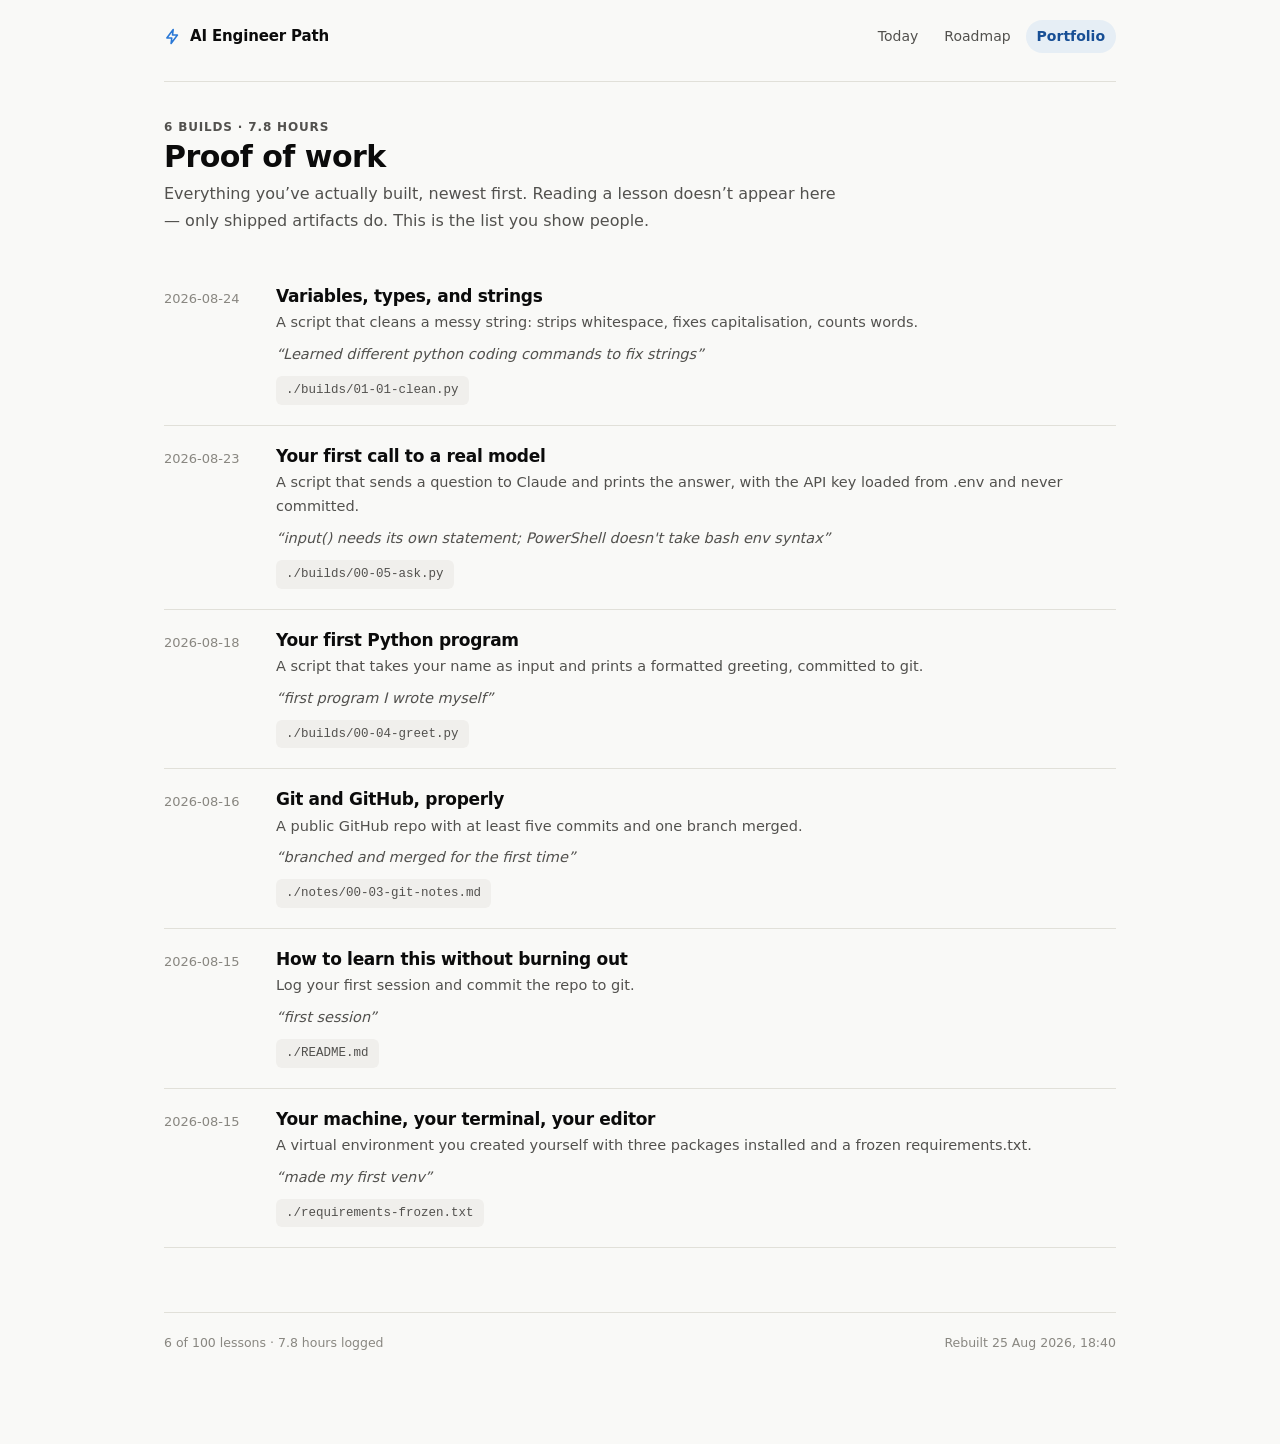
==== commit c9f0085d: "Add lesson 01-02: lists, loops, and conditionals Co-Authored-By: Claude Opus 5 <noreply@anthropic.co" ====
--- a/docs/portfolio.html
+++ b/docs/portfolio.html
@@ -37,7 +37,7 @@
   <div class="entry__date">2026-08-24</div>
   <div>
     <h3><a href="lessons/01-01-variables-types-and-strings.html">Variables, types, and strings</a></h3>
-<p class="entry__build">A script that cleans a messy string: strips whitespace, fixes capitalisation, counts words.</p><p class="entry__note">&ldquo;what clicked&rdquo;</p><a class="entry__art" href="../builds/01-01-clean.py">./builds/01-01-clean.py</a>  </div>
+<p class="entry__build">A script that cleans a messy string: strips whitespace, fixes capitalisation, counts words.</p><p class="entry__note">&ldquo;Learned different python coding commands to fix strings&rdquo;</p><a class="entry__art" href="../builds/01-01-clean.py">./builds/01-01-clean.py</a>  </div>
 </div>
 <div class="entry">
   <div class="entry__date">2026-08-23</div>
@@ -74,7 +74,7 @@
 
   <footer class="sitefoot">
     <span>6 of 100 lessons &middot; 7.8 hours logged</span>
-    <span>Rebuilt 24 Aug 2026, 17:49</span>
+    <span>Rebuilt 25 Aug 2026, 18:40</span>
   </footer>
 
 </div>
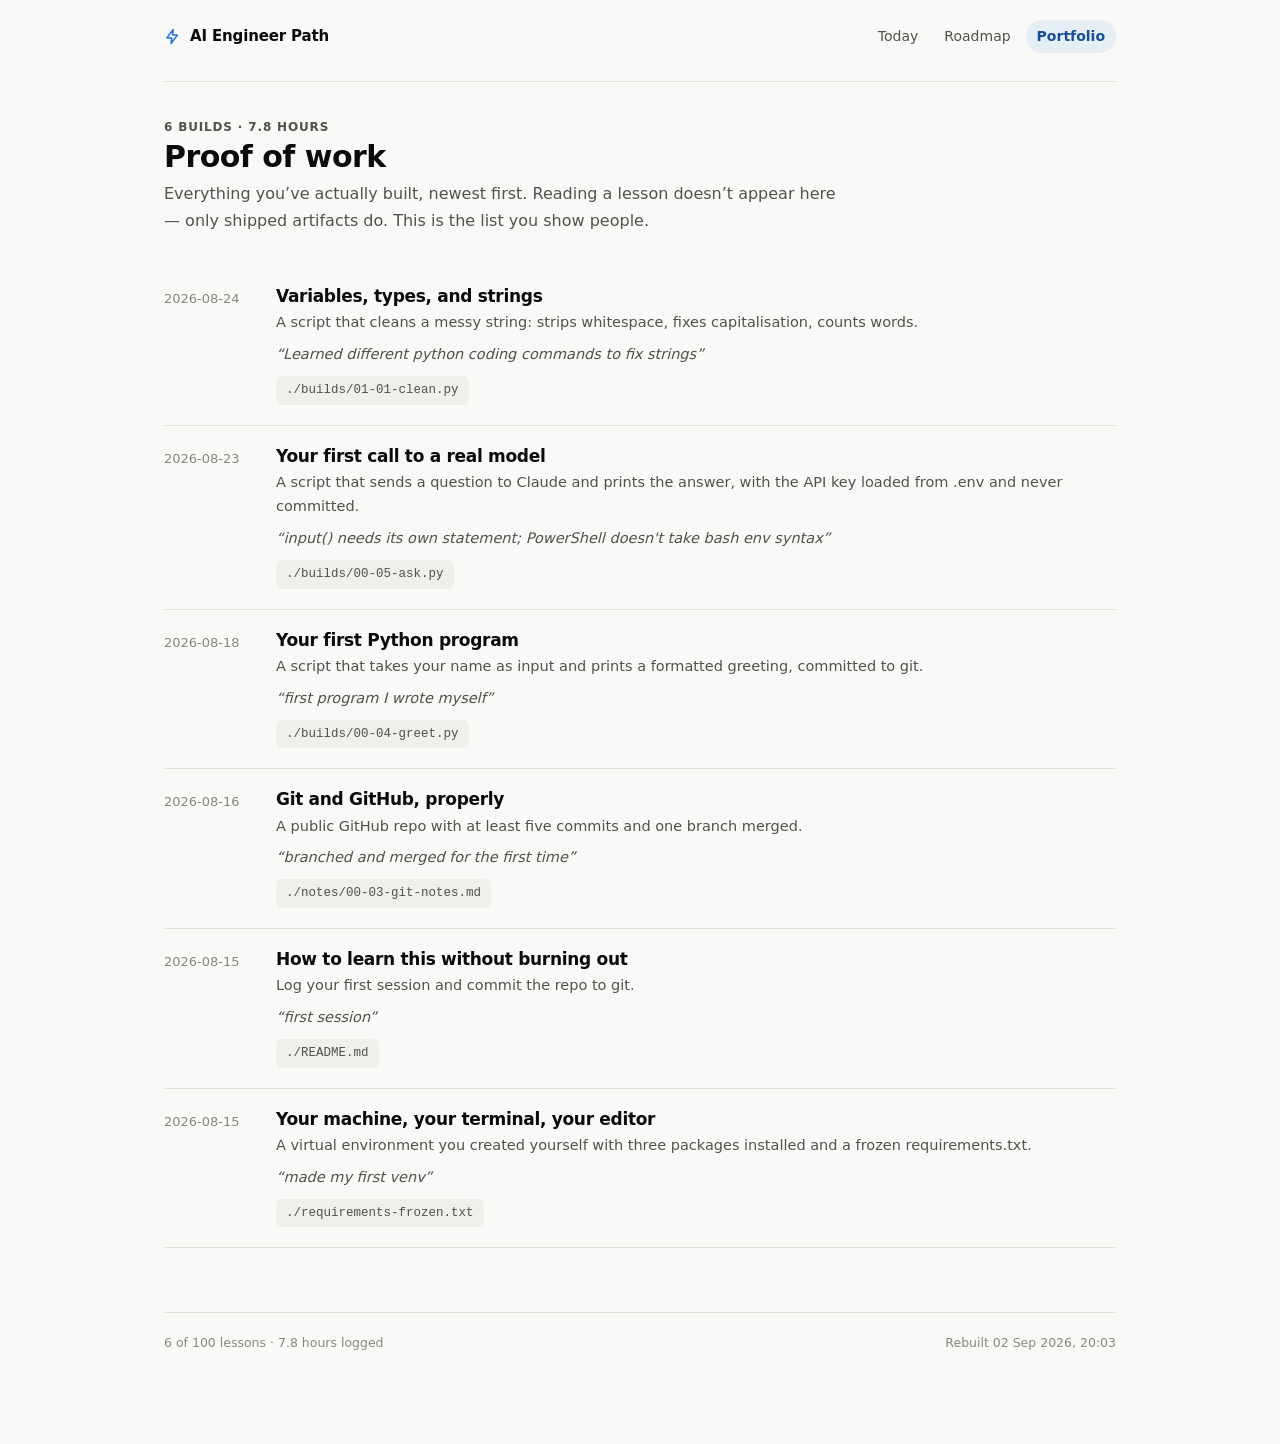
==== commit 1b6c6c43: "Add lesson 01-03: functions and why they matter Covers parameters vs arguments, return vs print, def" ====
--- a/docs/portfolio.html
+++ b/docs/portfolio.html
@@ -74,7 +74,7 @@
 
   <footer class="sitefoot">
     <span>6 of 100 lessons &middot; 7.8 hours logged</span>
-    <span>Rebuilt 25 Aug 2026, 18:40</span>
+    <span>Rebuilt 02 Sep 2026, 20:03</span>
   </footer>
 
 </div>
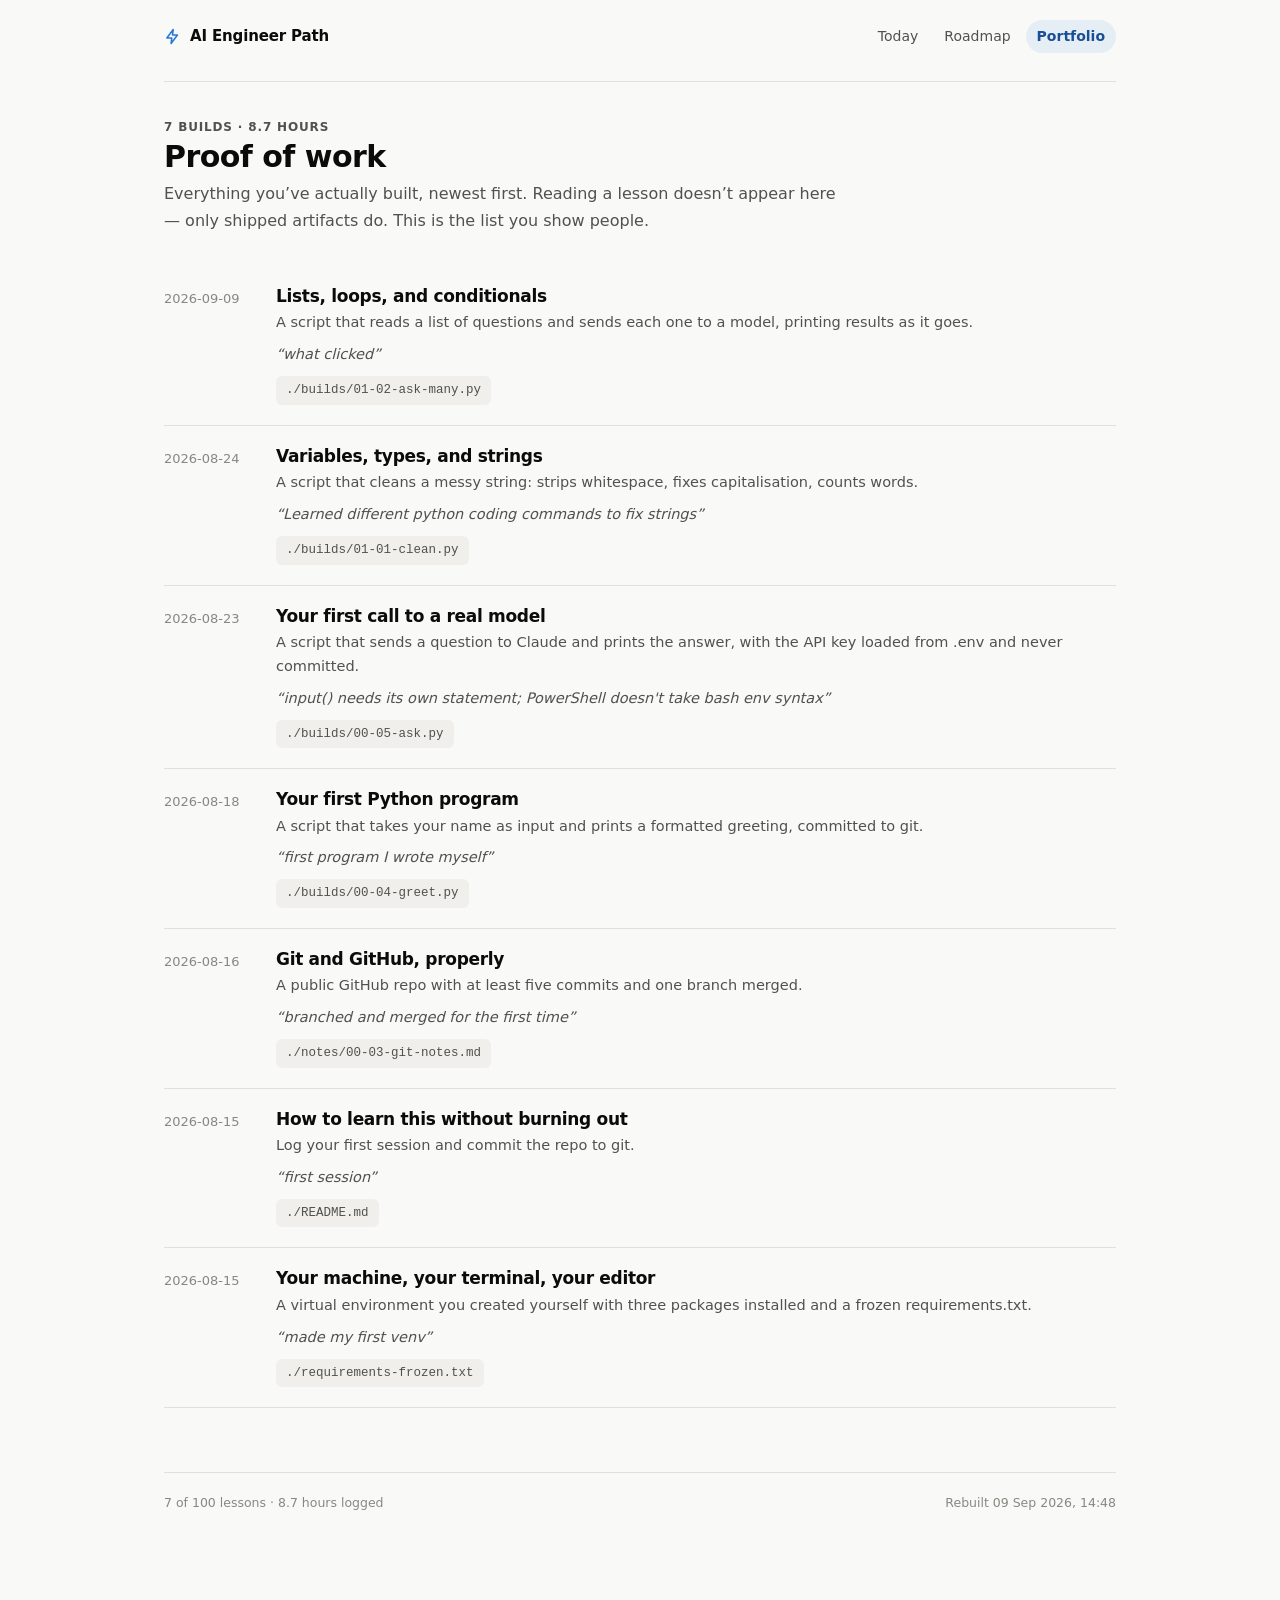
==== commit 4f4229d3: "Session: 01-02 complete Co-Authored-By: Claude Opus 5 <noreply@anthropic.com>" ====
--- a/docs/portfolio.html
+++ b/docs/portfolio.html
@@ -28,11 +28,17 @@
   <main>
 
 <div class="page-head">
-  <p class="eyebrow">6 builds &middot; 7.8 hours</p>
+  <p class="eyebrow">7 builds &middot; 8.7 hours</p>
   <h1>Proof of work</h1>
   <p>Everything you&rsquo;ve actually built, newest first. Reading a lesson doesn&rsquo;t appear here &mdash; only shipped artifacts do. This is the list you show people.</p>
 </div>
 
+<div class="entry">
+  <div class="entry__date">2026-09-09</div>
+  <div>
+    <h3><a href="lessons/01-02-lists-loops-and-conditionals.html">Lists, loops, and conditionals</a></h3>
+<p class="entry__build">A script that reads a list of questions and sends each one to a model, printing results as it goes.</p><p class="entry__note">&ldquo;what clicked&rdquo;</p><a class="entry__art" href="../builds/01-02-ask-many.py">./builds/01-02-ask-many.py</a>  </div>
+</div>
 <div class="entry">
   <div class="entry__date">2026-08-24</div>
   <div>
@@ -73,8 +79,8 @@
   </main>
 
   <footer class="sitefoot">
-    <span>6 of 100 lessons &middot; 7.8 hours logged</span>
-    <span>Rebuilt 02 Sep 2026, 20:03</span>
+    <span>7 of 100 lessons &middot; 8.7 hours logged</span>
+    <span>Rebuilt 09 Sep 2026, 14:48</span>
   </footer>
 
 </div>
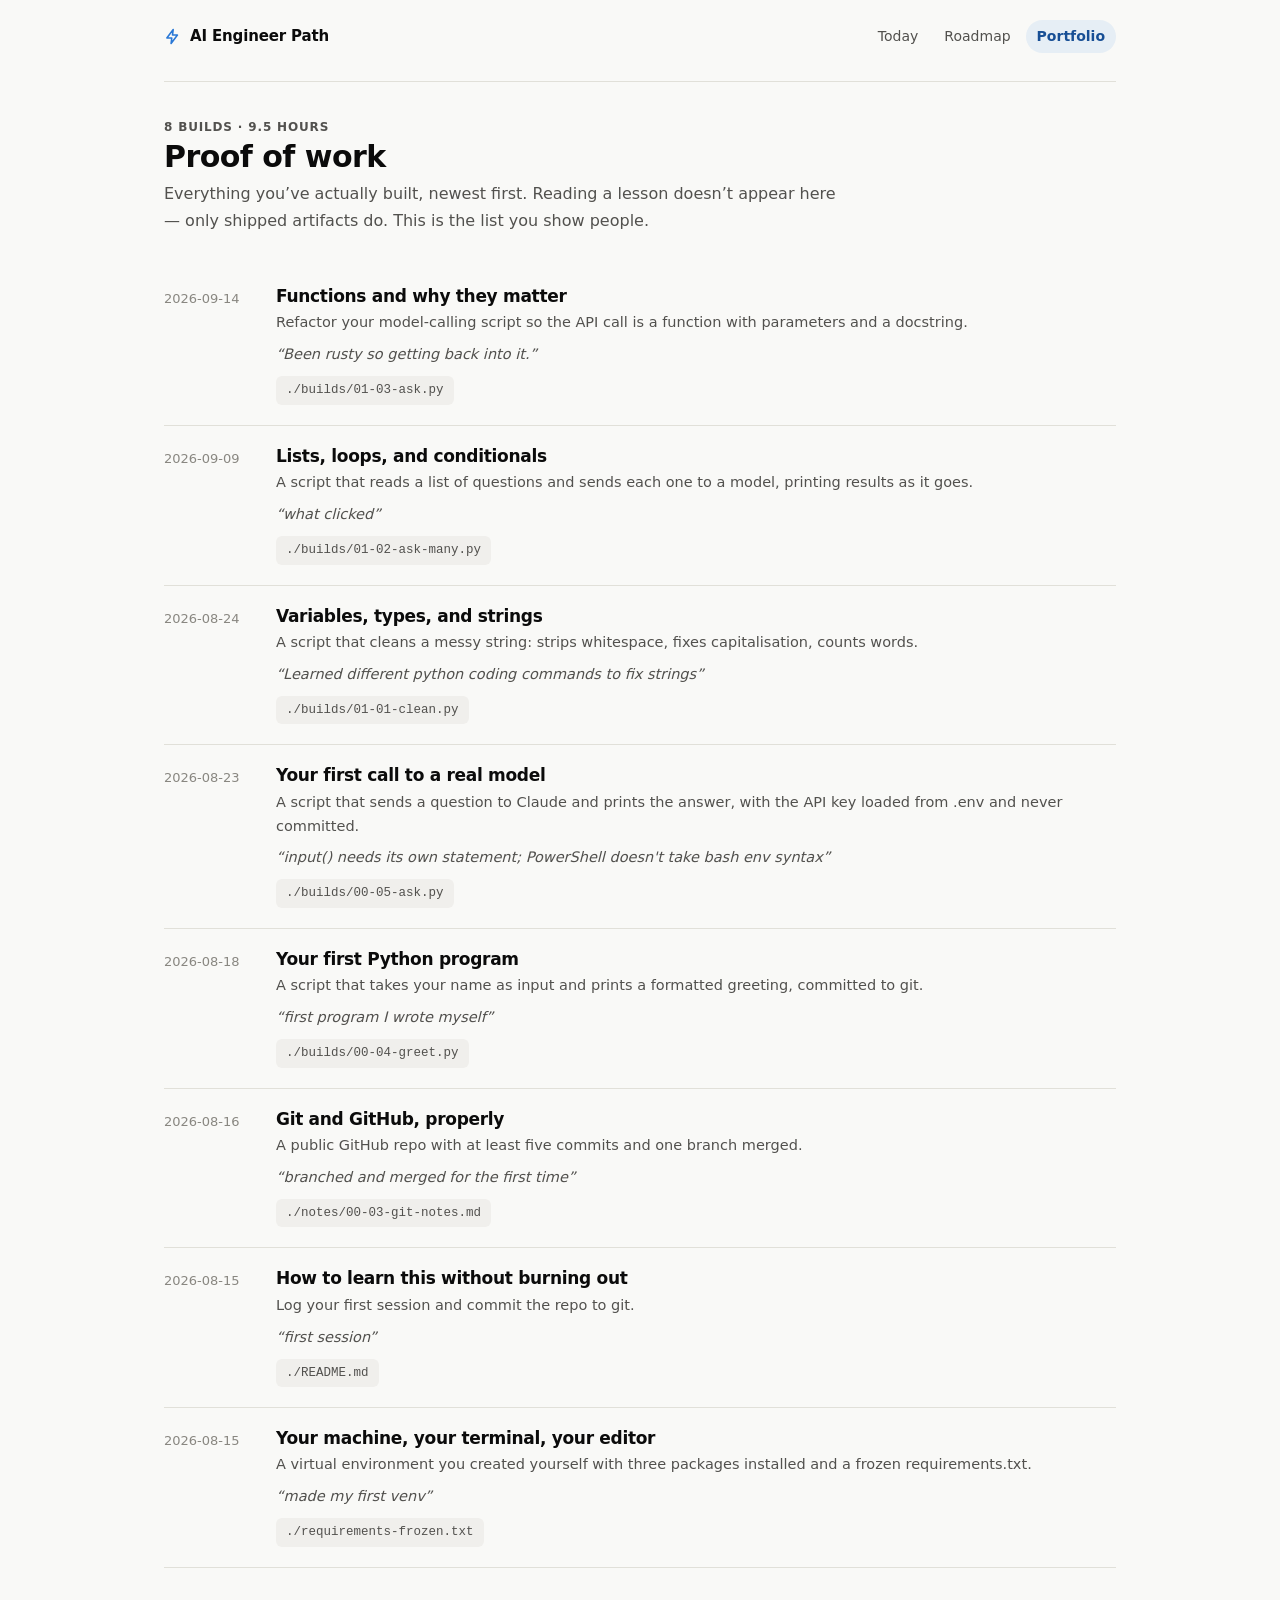
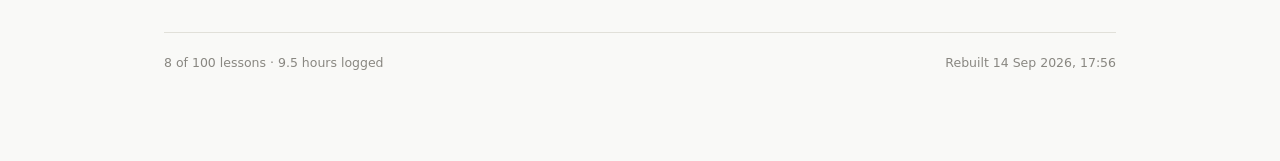
==== commit b735a920: "Session: 01-03 complete" ====
--- a/docs/portfolio.html
+++ b/docs/portfolio.html
@@ -28,11 +28,17 @@
   <main>
 
 <div class="page-head">
-  <p class="eyebrow">7 builds &middot; 8.7 hours</p>
+  <p class="eyebrow">8 builds &middot; 9.5 hours</p>
   <h1>Proof of work</h1>
   <p>Everything you&rsquo;ve actually built, newest first. Reading a lesson doesn&rsquo;t appear here &mdash; only shipped artifacts do. This is the list you show people.</p>
 </div>
 
+<div class="entry">
+  <div class="entry__date">2026-09-14</div>
+  <div>
+    <h3><a href="lessons/01-03-functions-and-why-they-matter.html">Functions and why they matter</a></h3>
+<p class="entry__build">Refactor your model-calling script so the API call is a function with parameters and a docstring.</p><p class="entry__note">&ldquo;Been rusty so getting back into it.&rdquo;</p><a class="entry__art" href="../builds/01-03-ask.py">./builds/01-03-ask.py</a>  </div>
+</div>
 <div class="entry">
   <div class="entry__date">2026-09-09</div>
   <div>
@@ -79,8 +85,8 @@
   </main>
 
   <footer class="sitefoot">
-    <span>7 of 100 lessons &middot; 8.7 hours logged</span>
-    <span>Rebuilt 09 Sep 2026, 14:48</span>
+    <span>8 of 100 lessons &middot; 9.5 hours logged</span>
+    <span>Rebuilt 14 Sep 2026, 17:56</span>
   </footer>
 
 </div>
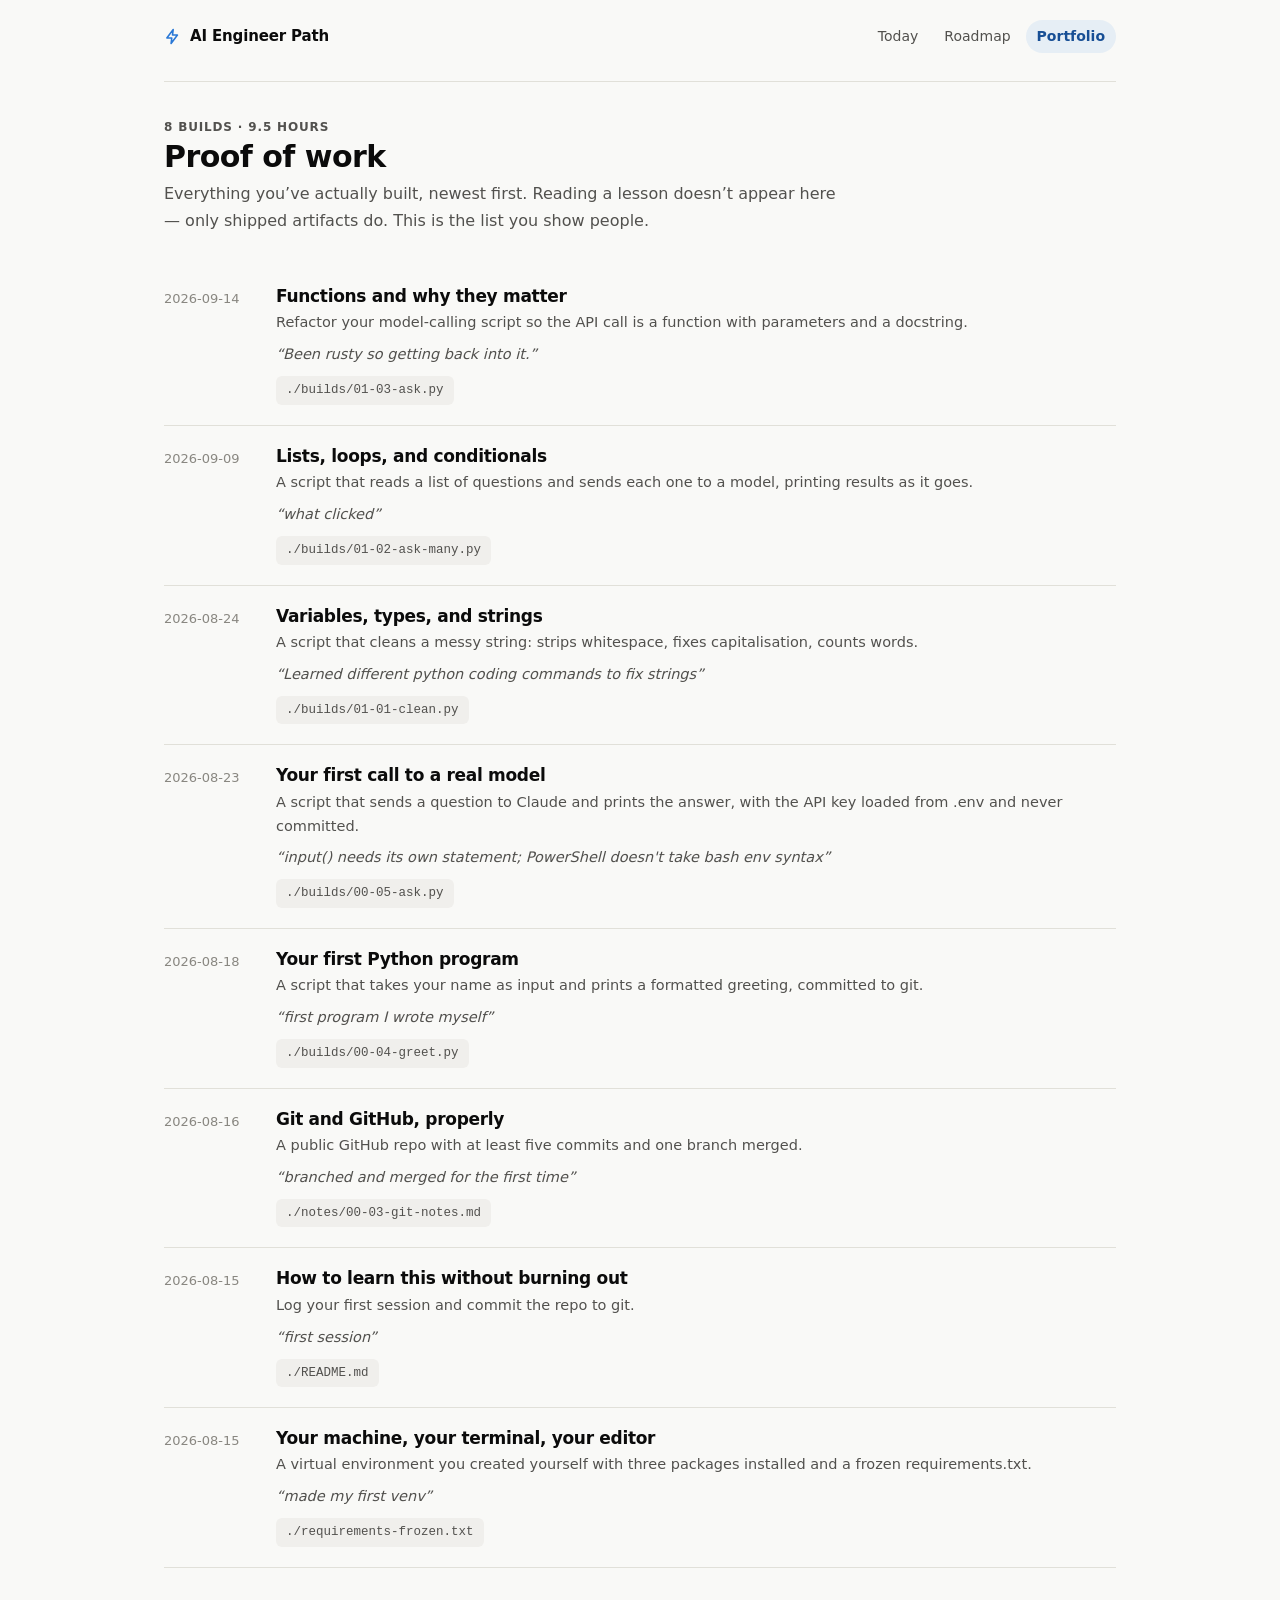
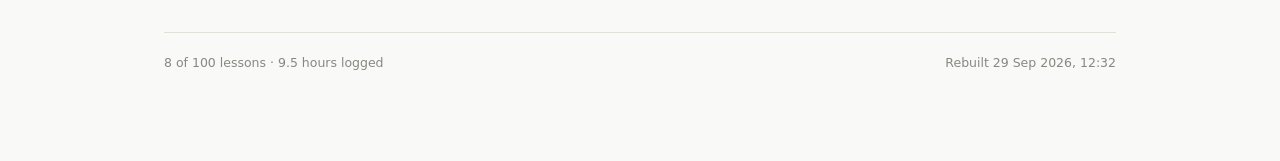
==== commit 6d07814d: "Add lesson 01-04: dictionaries and JSON Co-Authored-By: Claude Opus 5.5 <noreply@anthropic.com>" ====
--- a/docs/portfolio.html
+++ b/docs/portfolio.html
@@ -86,7 +86,7 @@
 
   <footer class="sitefoot">
     <span>8 of 100 lessons &middot; 9.5 hours logged</span>
-    <span>Rebuilt 14 Sep 2026, 17:56</span>
+    <span>Rebuilt 29 Sep 2026, 12:32</span>
   </footer>
 
 </div>
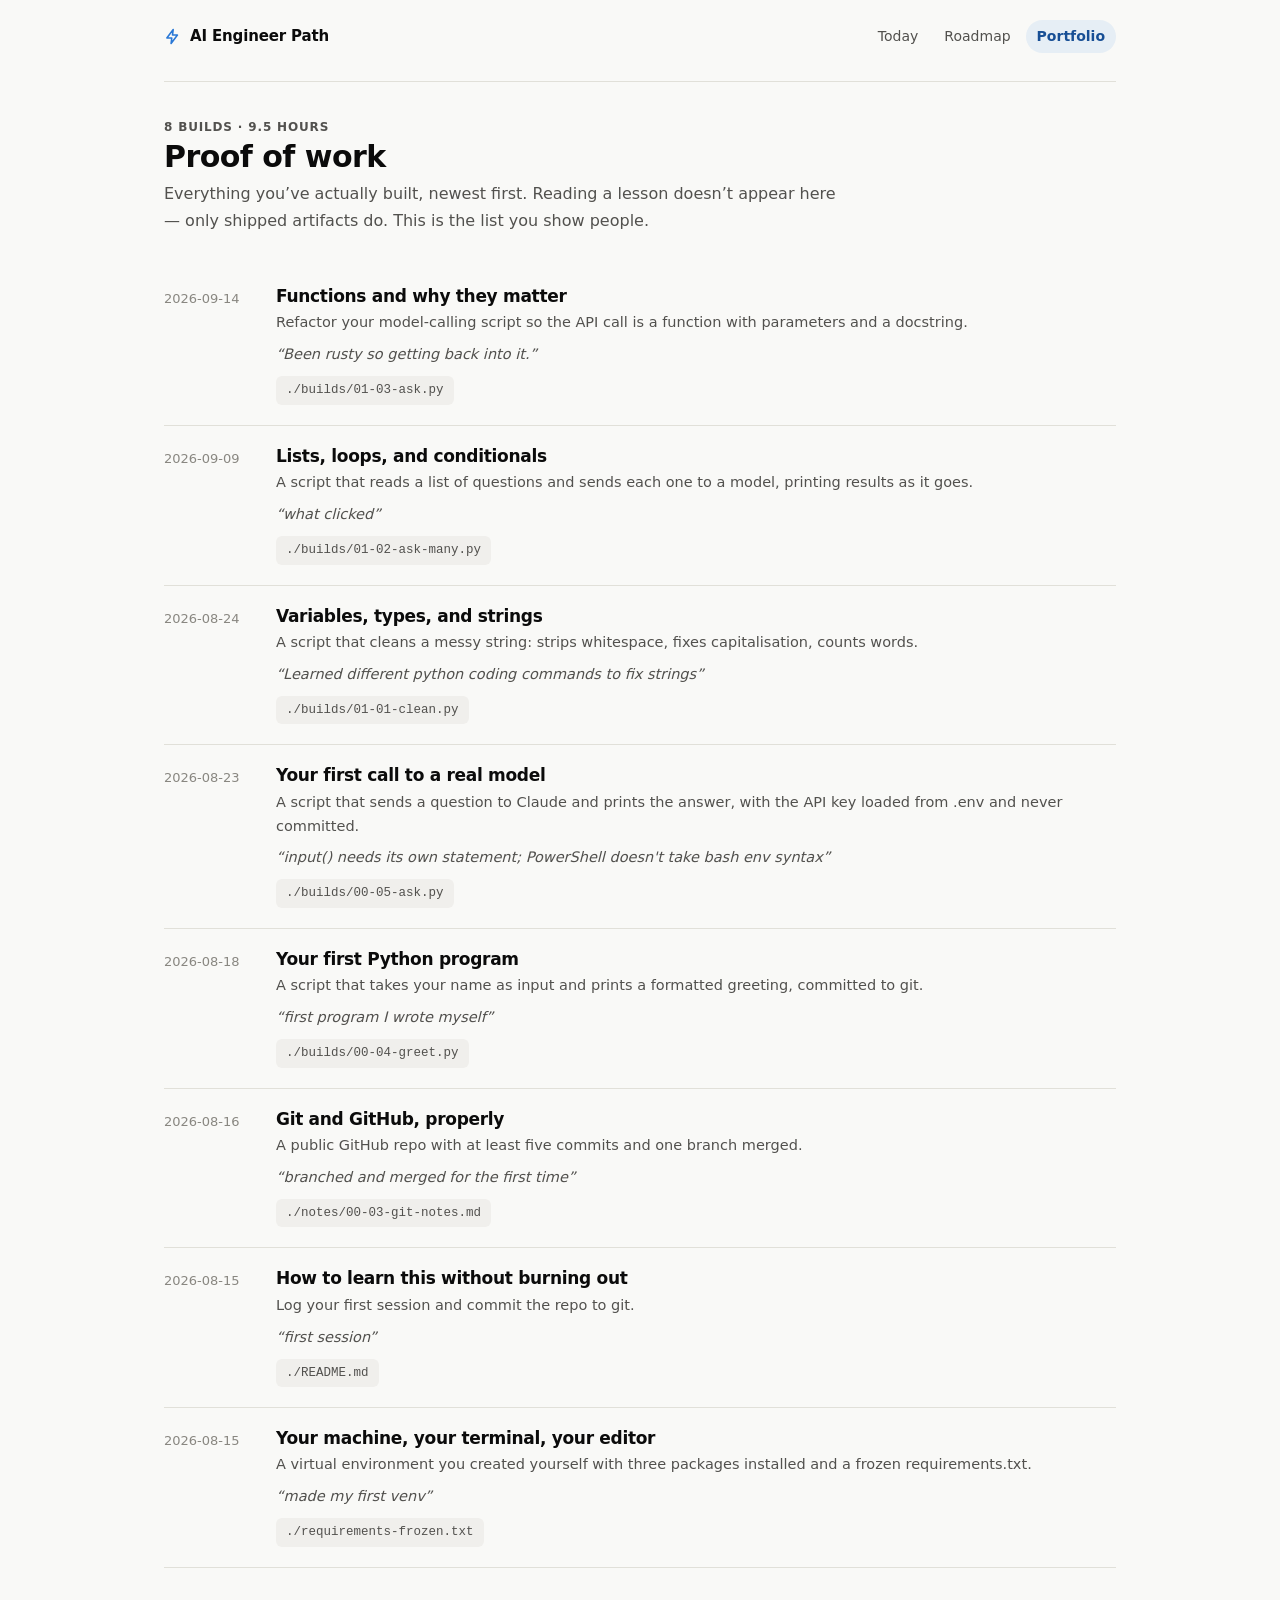
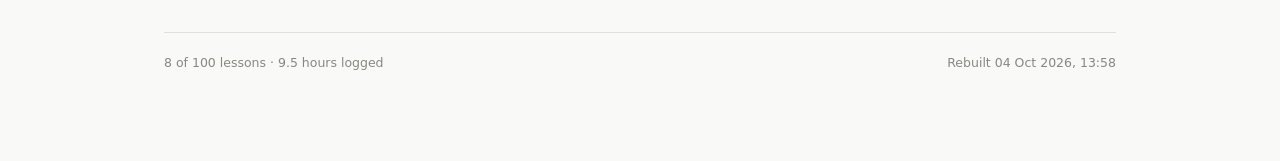
==== commit c4b04acf: "Add Free practice section to lessons, scaffold, and workflow Co-Authored-By: Claude Opus 5.5 <norepl" ====
--- a/docs/portfolio.html
+++ b/docs/portfolio.html
@@ -86,7 +86,7 @@
 
   <footer class="sitefoot">
     <span>8 of 100 lessons &middot; 9.5 hours logged</span>
-    <span>Rebuilt 29 Sep 2026, 12:32</span>
+    <span>Rebuilt 04 Oct 2026, 13:58</span>
   </footer>
 
 </div>
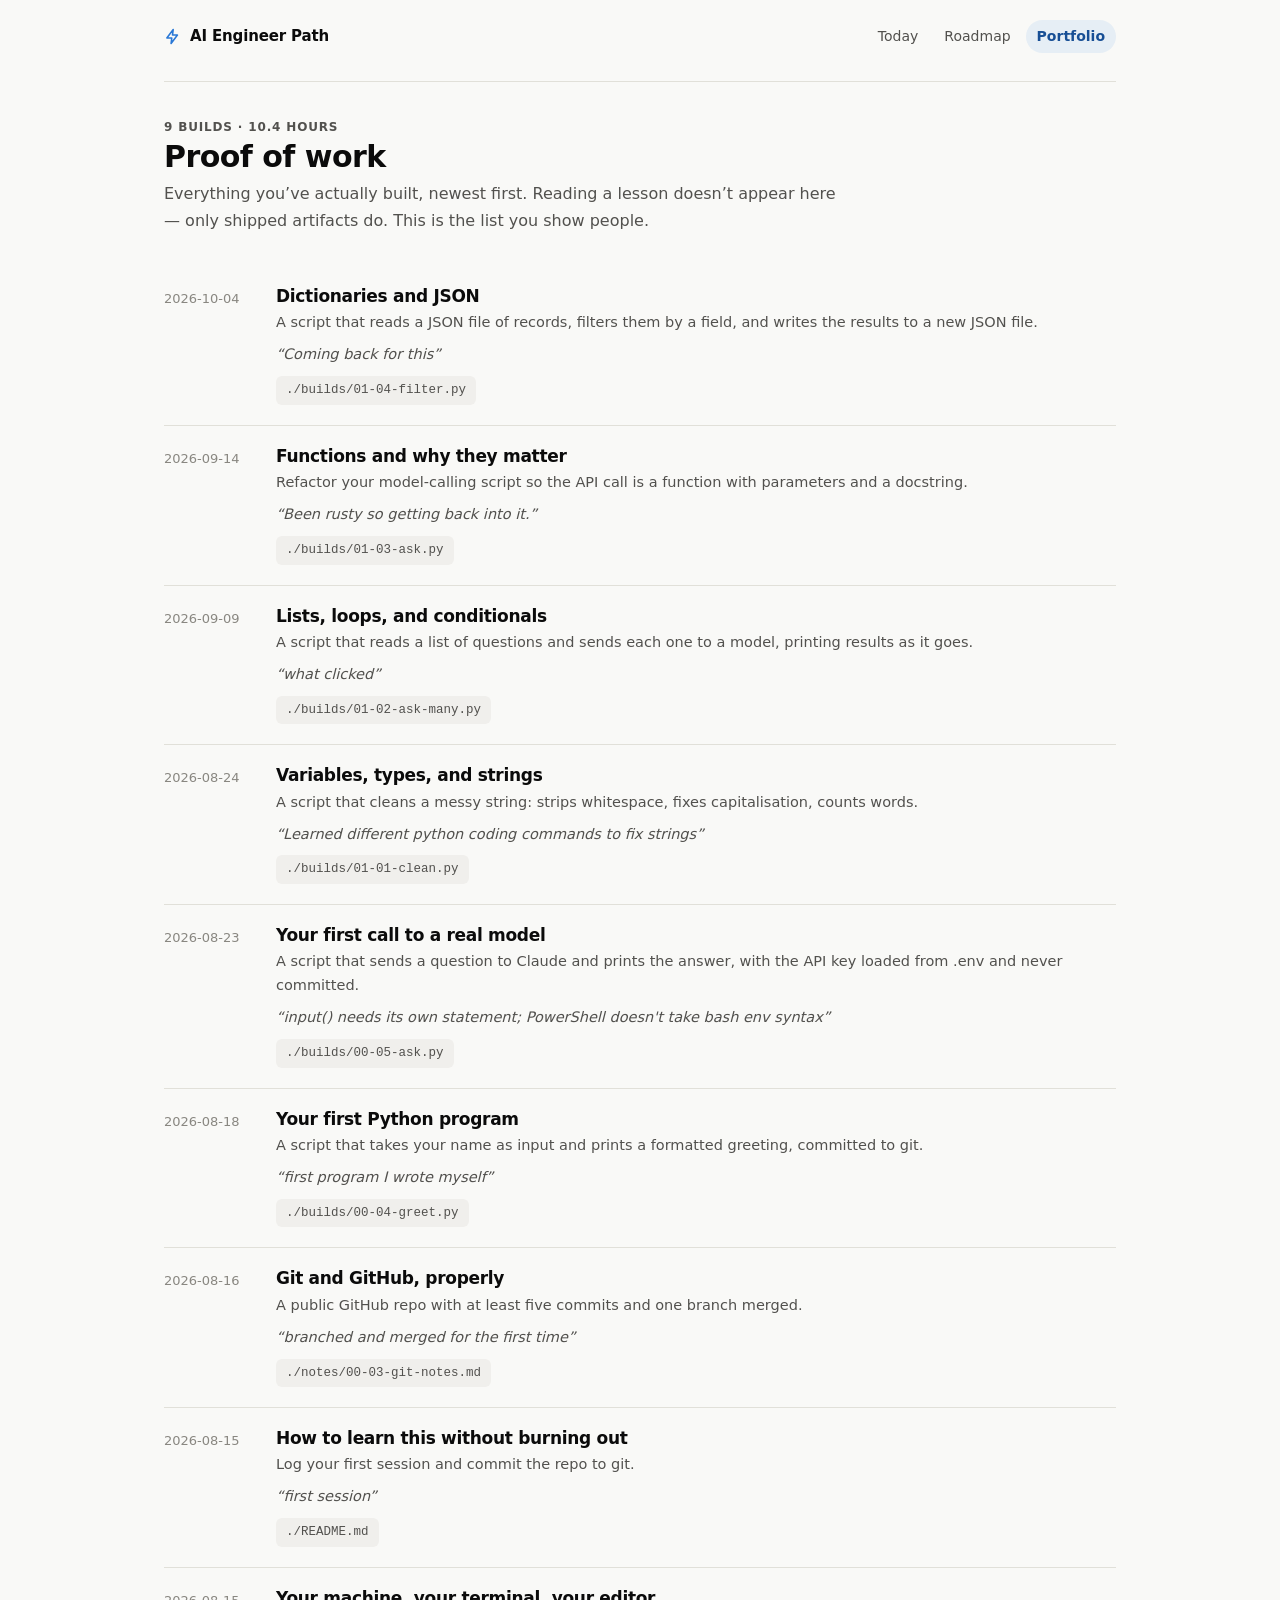
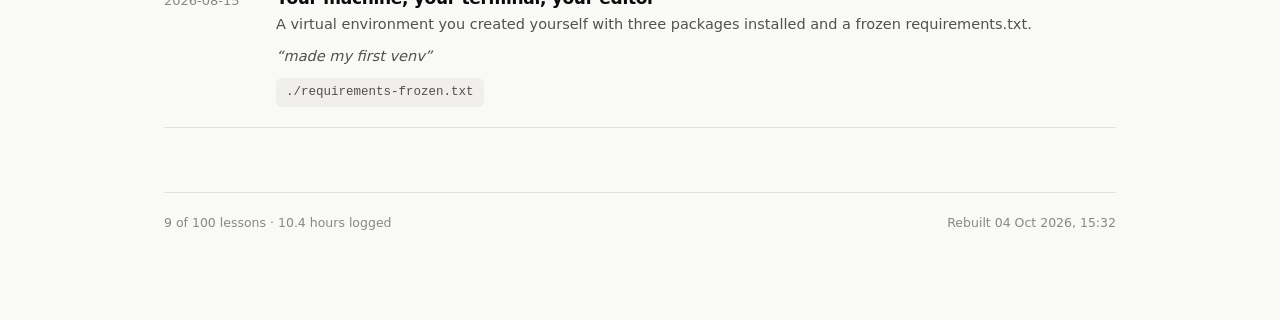
==== commit 2836db23: "Add refresher notes for 00-01 to 01-04 and lesson 01-05: files and paths Co-Authored-By: Claude Opus" ====
--- a/docs/portfolio.html
+++ b/docs/portfolio.html
@@ -28,11 +28,17 @@
   <main>
 
 <div class="page-head">
-  <p class="eyebrow">8 builds &middot; 9.5 hours</p>
+  <p class="eyebrow">9 builds &middot; 10.4 hours</p>
   <h1>Proof of work</h1>
   <p>Everything you&rsquo;ve actually built, newest first. Reading a lesson doesn&rsquo;t appear here &mdash; only shipped artifacts do. This is the list you show people.</p>
 </div>
 
+<div class="entry">
+  <div class="entry__date">2026-10-04</div>
+  <div>
+    <h3><a href="lessons/01-04-dictionaries-and-json.html">Dictionaries and JSON</a></h3>
+<p class="entry__build">A script that reads a JSON file of records, filters them by a field, and writes the results to a new JSON file.</p><p class="entry__note">&ldquo;Coming back for this&rdquo;</p><a class="entry__art" href="../builds/01-04-filter.py">./builds/01-04-filter.py</a>  </div>
+</div>
 <div class="entry">
   <div class="entry__date">2026-09-14</div>
   <div>
@@ -85,8 +91,8 @@
   </main>
 
   <footer class="sitefoot">
-    <span>8 of 100 lessons &middot; 9.5 hours logged</span>
-    <span>Rebuilt 04 Oct 2026, 13:58</span>
+    <span>9 of 100 lessons &middot; 10.4 hours logged</span>
+    <span>Rebuilt 04 Oct 2026, 15:32</span>
   </footer>
 
 </div>
